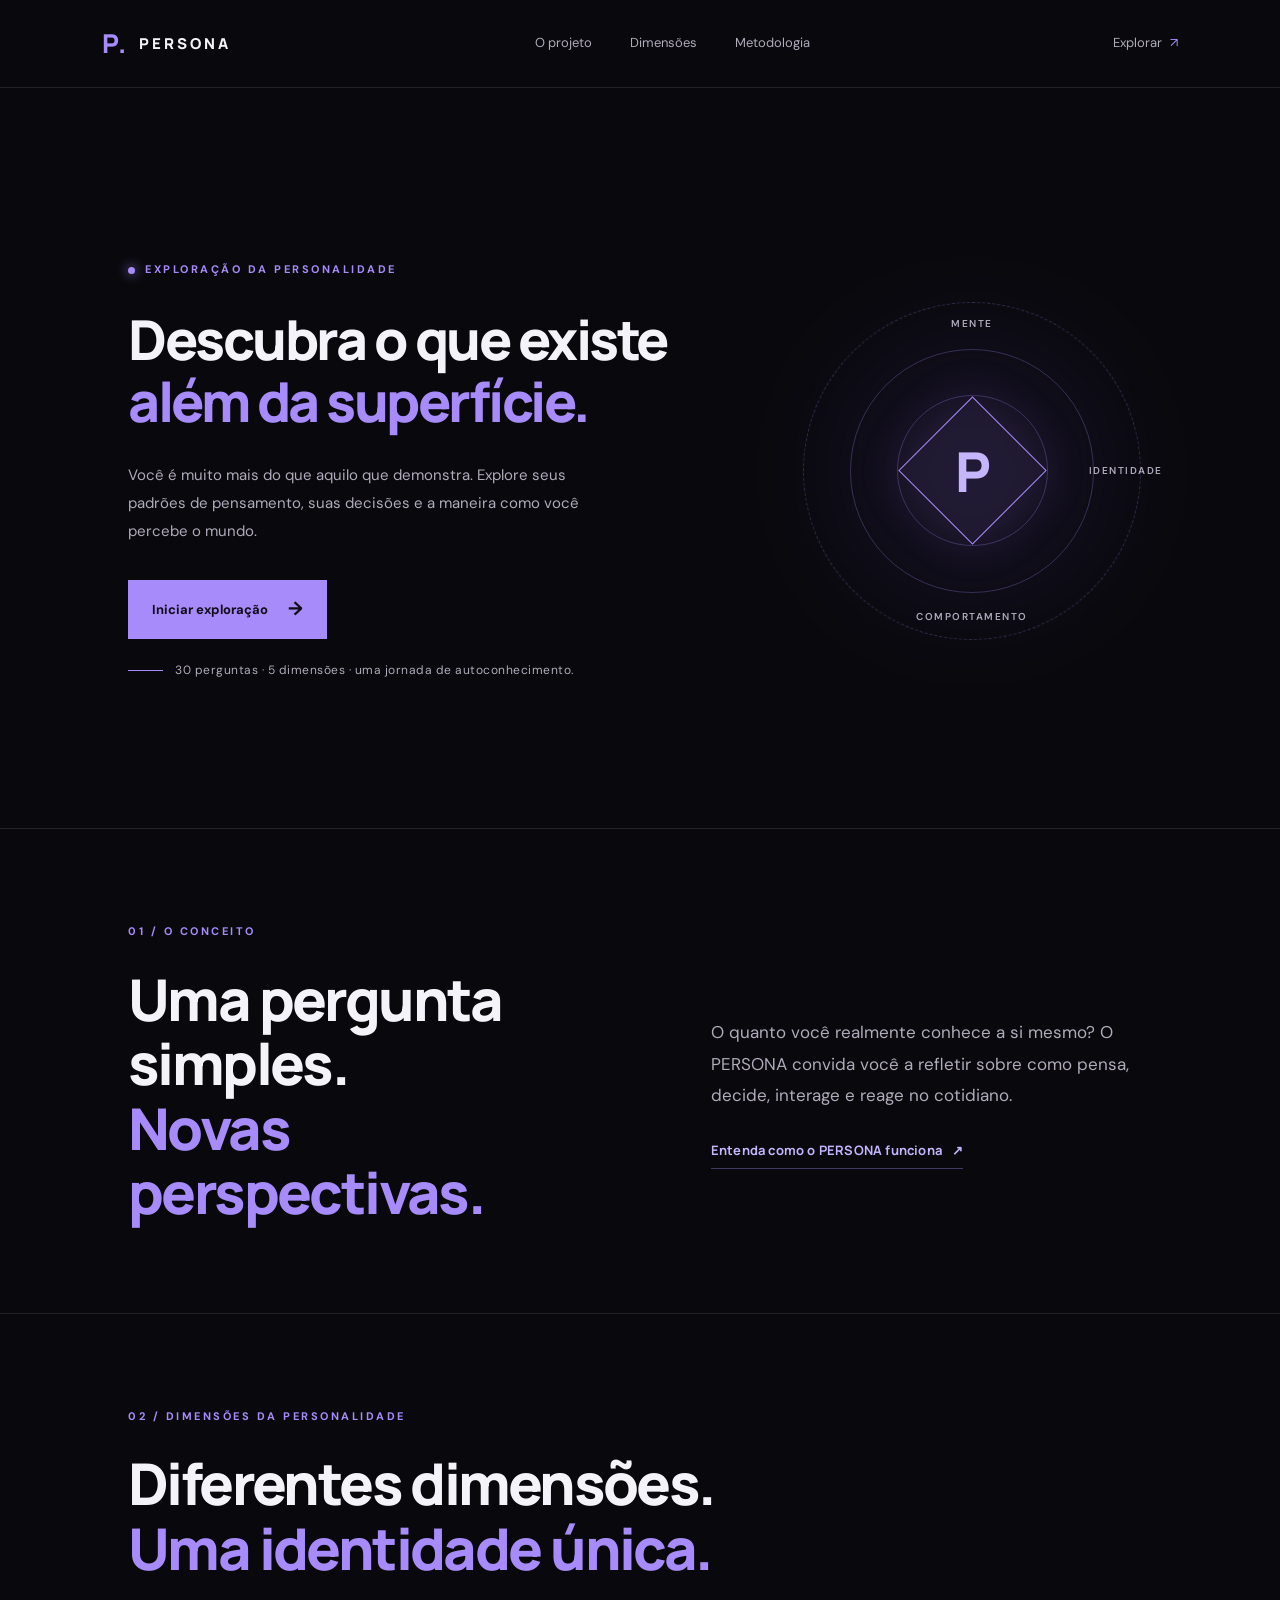
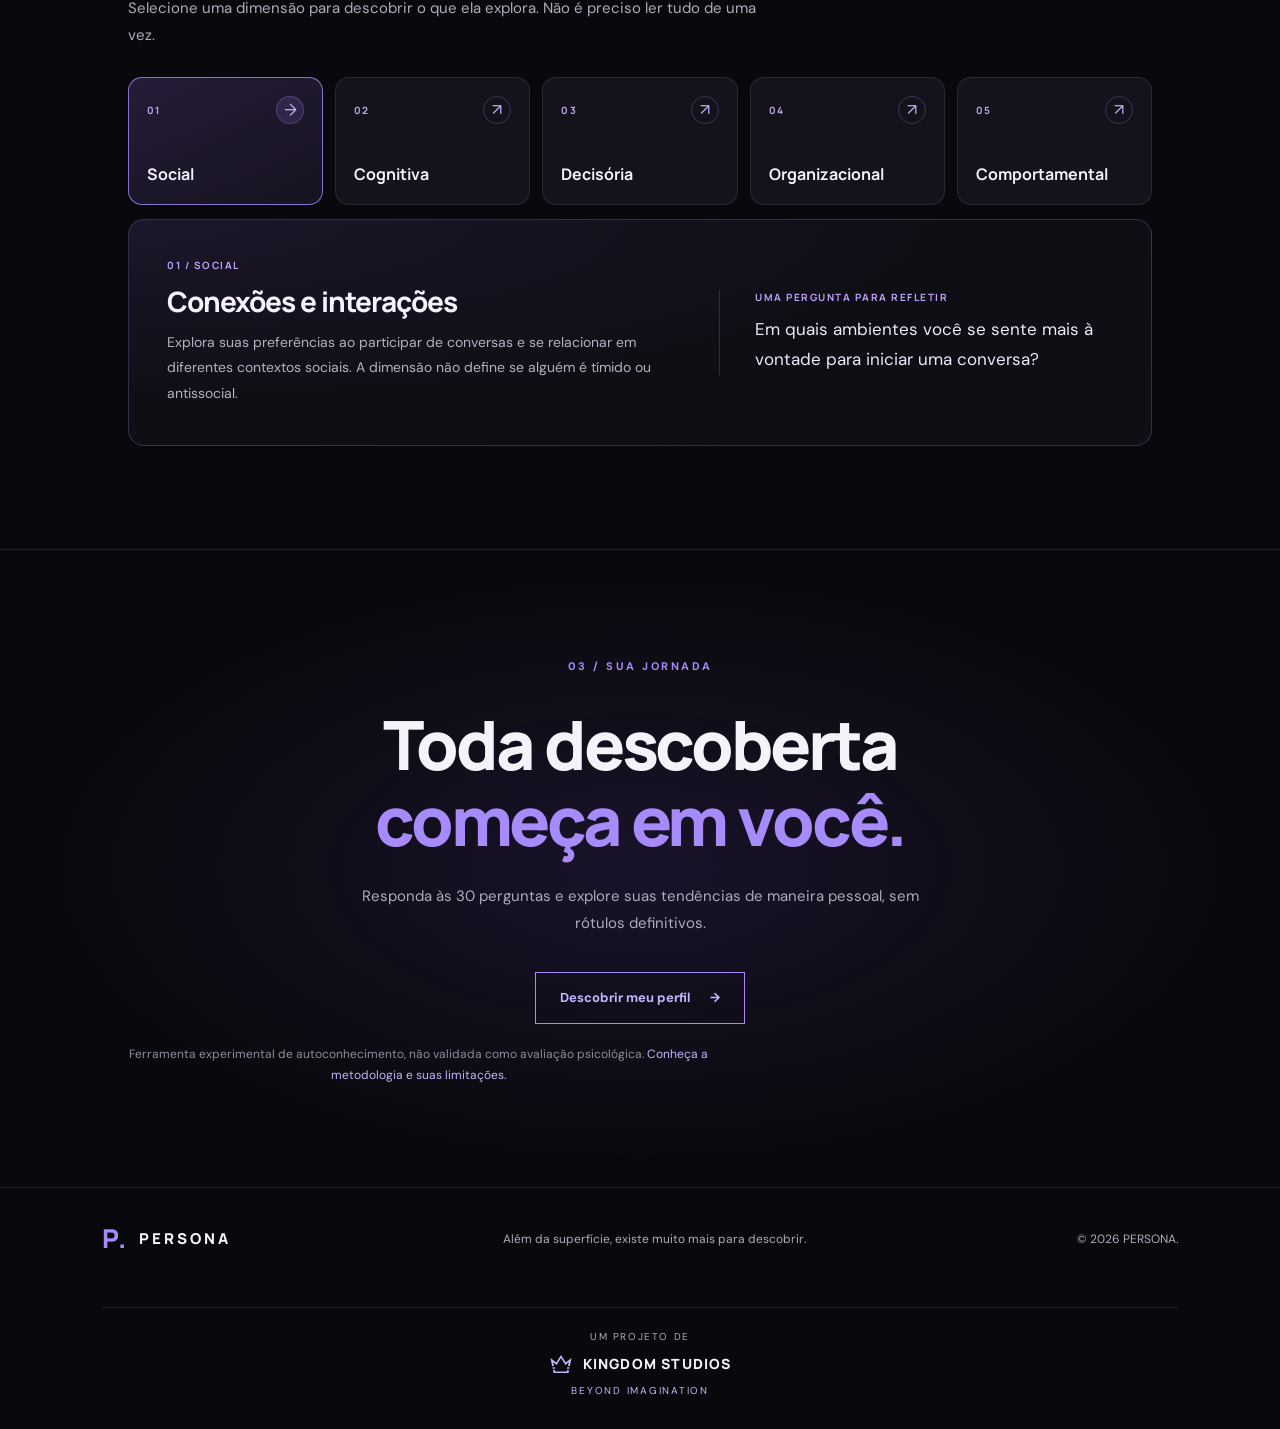
==== index.html @ 6b1ae789 "fix(a11y): clarify result meters and sharing previews" ====
<!DOCTYPE html>
<html lang="pt-BR">
<head>
    <meta charset="UTF-8">
    <link rel="icon" type="image/svg+xml" href="persona-icon.svg?v=1">
    <meta http-equiv="Content-Security-Policy" content="default-src 'self'; script-src 'self'; style-src 'self'; font-src 'self'; img-src 'self' data:; connect-src 'self'; object-src 'none'; frame-src 'none'; base-uri 'self'; form-action 'self'; upgrade-insecure-requests">
    <meta name="referrer" content="no-referrer">
    <meta name="viewport" content="width=device-width, initial-scale=1.0">
    <meta name="description" content="PERSONA — Explore seus padrões de pensamento, comportamento e decisão. Uma jornada de descoberta e autoconhecimento.">
    <title>PERSONA — Além da superfície</title>
    <!-- Prévia de compartilhamento -->
    <meta property="og:type" content="website">
    <meta property="og:locale" content="pt_BR">
    <meta property="og:site_name" content="PERSONA">
    <meta property="og:title" content="PERSONA — Além da superfície">
    <meta property="og:description" content="Explore seus padrões de pensamento, comportamento e decisão. Uma jornada de autoconhecimento.">
    <meta property="og:url" content="https://kinglxyz.github.io/Persona/">
    <meta property="og:image" content="https://kinglxyz.github.io/Persona/persona-share.png">
    <meta property="og:image:width" content="1200">
    <meta property="og:image:height" content="630">
    <meta property="og:image:alt" content="PERSONA — Além da superfície. Explore seus padrões de pensamento, comportamento e decisão.">
    <meta name="twitter:card" content="summary_large_image">
    <meta name="twitter:title" content="PERSONA — Além da superfície">
    <meta name="twitter:description" content="Explore seus padrões de pensamento, comportamento e decisão. Uma jornada de autoconhecimento.">
    <meta name="twitter:image" content="https://kinglxyz.github.io/Persona/persona-share.png">
    <!-- Fontes -->
    <link rel="stylesheet" href="fonts.css?v=2">

    <!-- Arquivos do projeto -->
    <link rel="stylesheet" href="style.css?v=3">
    <link rel="stylesheet" href="home.css?v=1">
    <link rel="stylesheet" href="persona-interface.css?v=1">
    <script src="script.js?v=3" defer></script>
    <!-- Ajustes exclusivos da nova página inicial: não alteram as demais páginas. -->
</head>
<body class="home-refresh">
    <a class="skip-link" href="#conteudo-principal">Pular para o conteúdo principal</a>
    <!-- CABEÇALHO -->
    <header class="header">
        <a href="index.html" class="logo" aria-label="PERSONA — Página inicial">
            <span class="logo-symbol">P.</span>
            PERSONA
        </a>

        <nav class="navigation" aria-label="Navegação principal">
            <a href="#conceito">O projeto</a>
            <a href="#dimensoes">Dimensões</a>
            <a href="metodologia.html">Metodologia</a>
        </nav>

        <a href="quiz.html" class="header-link">
            Explorar <span aria-hidden="true">↗</span>
        </a>
    </header>

    <!-- CONTEÚDO PRINCIPAL -->
    <main id="conteudo-principal" tabindex="-1">
        <!-- APRESENTAÇÃO -->
        <section class="hero" aria-labelledby="titulo-principal">
            <div class="hero-content">
                <span class="eyebrow">
                    <span class="status-dot" aria-hidden="true"></span>
                    EXPLORAÇÃO DA PERSONALIDADE
                </span>
                <h1 id="titulo-principal">
                    Descubra o que existe<br>
                    <span>além da superfície.</span>
                </h1>

                <p class="hero-description">
                    Você é muito mais do que aquilo que demonstra.
                    Explore seus padrões de pensamento, suas decisões
                    e a maneira como você percebe o mundo.
                </p>
                <a href="quiz.html" class="primary-button">
                    Iniciar exploração <span aria-hidden="true">→</span>
                </a>

                <div class="hero-note">
                    <span class="note-line" aria-hidden="true"></span>
                    30 perguntas · 5 dimensões · uma jornada de autoconhecimento.
                </div>
            </div>
            <!-- Ilustração geométrica do PERSONA -->
            <div class="hero-visual" aria-hidden="true">
                <div class="visual-glow"></div>
                <div class="orbit orbit-one"></div>
                <div class="orbit orbit-two"></div>
                <div class="orbit orbit-three"></div>
                <div class="visual-center">
                    <span class="center-symbol">P</span>
                </div>
                <span class="visual-label label-one">MENTE</span>
                <span class="visual-label label-two">IDENTIDADE</span>
                <span class="visual-label label-three">COMPORTAMENTO</span>
            </div>
            <div class="hero-index" aria-hidden="true">
                <span>01</span>
                <span class="index-line"></span>
                <span>03</span>
            </div>
        </section>
        <!-- SEÇÃO 01 — CONCEITO: apresentação breve -->
        <section class="concept section" id="conceito" aria-labelledby="titulo-conceito">
            <div class="section-heading">
                <span class="section-tag">01 / O CONCEITO</span>
                <h2 id="titulo-conceito">
                    Uma pergunta simples.<br>
                    <span>Novas perspectivas.</span>
                </h2>
            </div>
            <div class="concept-content">
                <p>
                    O quanto você realmente conhece a si mesmo?
                    O PERSONA convida você a refletir sobre como pensa,
                    decide, interage e reage no cotidiano.
                </p>
                <a href="metodologia.html" class="home-text-link">
                    Entenda como o PERSONA funciona <span aria-hidden="true">↗</span>
                </a>
            </div>
        </section>

        <!-- SEÇÃO 02 — DIMENSÕES: os cartões são botões de verdade -->
        <section class="dimensions section" id="dimensoes" aria-labelledby="titulo-dimensoes">
            <div class="section-heading">
                <span class="section-tag">02 / DIMENSÕES DA PERSONALIDADE</span>
                <h2 id="titulo-dimensoes">
                    Diferentes dimensões.<br>
                    <span>Uma identidade única.</span>
                </h2>
                <p class="dimension-intro">
                    Selecione uma dimensão para descobrir o que ela explora.
                    Não é preciso ler tudo de uma vez.
                </p>
            </div>

            <div class="dimension-grid" aria-label="Escolha uma dimensão para explorar">
                <button type="button" class="dimension-choice" data-dimension="social" aria-pressed="true" aria-controls="dimension-detail">
                    <span class="dimension-choice-top"><span class="dimension-choice-number">01</span><span class="dimension-choice-arrow" aria-hidden="true">↗</span></span>
                    <span class="dimension-choice-title">Social</span>
                </button>
                <button type="button" class="dimension-choice" data-dimension="cognitiva" aria-pressed="false" aria-controls="dimension-detail">
                    <span class="dimension-choice-top"><span class="dimension-choice-number">02</span><span class="dimension-choice-arrow" aria-hidden="true">↗</span></span>
                    <span class="dimension-choice-title">Cognitiva</span>
                </button>
                <button type="button" class="dimension-choice" data-dimension="decisoria" aria-pressed="false" aria-controls="dimension-detail">
                    <span class="dimension-choice-top"><span class="dimension-choice-number">03</span><span class="dimension-choice-arrow" aria-hidden="true">↗</span></span>
                    <span class="dimension-choice-title">Decisória</span>
                </button>
                <button type="button" class="dimension-choice" data-dimension="organizacional" aria-pressed="false" aria-controls="dimension-detail">
                    <span class="dimension-choice-top"><span class="dimension-choice-number">04</span><span class="dimension-choice-arrow" aria-hidden="true">↗</span></span>
                    <span class="dimension-choice-title">Organizacional</span>
                </button>
                <button type="button" class="dimension-choice" data-dimension="comportamental" aria-pressed="false" aria-controls="dimension-detail">
                    <span class="dimension-choice-top"><span class="dimension-choice-number">05</span><span class="dimension-choice-arrow" aria-hidden="true">↗</span></span>
                    <span class="dimension-choice-title">Comportamental</span>
                </button>
            </div>

            <div class="dimension-detail" id="dimension-detail" role="region" aria-labelledby="dimension-detail-title" aria-live="polite" aria-atomic="true">
                <div>
                    <span class="dimension-detail-eyebrow" id="dimension-detail-number">01 / SOCIAL</span>
                    <h3 class="dimension-detail-title" id="dimension-detail-title">Conexões e interações</h3>
                    <p class="dimension-detail-description" id="dimension-detail-description">
                        Explora suas preferências ao participar de conversas e se relacionar em diferentes contextos sociais.
                        A dimensão não define se alguém é tímido ou antissocial.
                    </p>
                </div>
                <div class="dimension-reflection">
                    <span class="dimension-detail-label">UMA PERGUNTA PARA REFLETIR</span>
                    <p class="dimension-detail-question" id="dimension-detail-question">
                        Em quais ambientes você se sente mais à vontade para iniciar uma conversa?
                    </p>
                </div>
            </div>
        </section>
        <!-- SEÇÃO 03 — JORNADA -->
        <section class="closing" aria-labelledby="titulo-jornada">
            <span class="section-tag">03 / SUA JORNADA</span>
            <h2 id="titulo-jornada">
                Toda descoberta<br>
                <span>começa em você.</span>
            </h2>
            <p>
                Responda às 30 perguntas e explore suas tendências
                de maneira pessoal, sem rótulos definitivos.
            </p>
            <a href="quiz.html" class="secondary-button">
                Descobrir meu perfil <span aria-hidden="true">→</span>
            </a>
            <p class="home-smallprint">
                Ferramenta experimental de autoconhecimento, não validada como avaliação psicológica.
                <a href="metodologia.html">Conheça a metodologia e suas limitações.</a>
            </p>
        </section>
    </main>

    <!-- RODAPÉ -->
    <footer class="footer">
        <a href="index.html" class="logo" aria-label="PERSONA — Voltar ao início">
            <span class="logo-symbol">P.</span>
            PERSONA
        </a>
        <p>Além da superfície, existe muito mais para descobrir.</p>
        <span>© <span id="current-year"></span> PERSONA.</span>
    </footer>
    <!-- Módulo já utilizado nas demais páginas: assinatura KINGDOM STUDIOS. -->
    <script src="persona-interface.js?v=5" defer></script>

    <!-- Alternância local dos cartões: não interfere em quiz, resultados nem histórico. -->
    <script src="home-dimensoes.js?v=1" defer></script>
</body>
</html>
---- fonts.css ----
/* Fontes locais do Persona — licenças em /fonts */
@font-face {
  font-family: "DM Sans";
  src: url("./fonts/DMSans%5Bopsz%2Cwght%5D.ttf?v=1") format("truetype");
  font-style: normal;
  font-weight: 400 700;
  font-display: swap;
}

@font-face {
  font-family: "Manrope";
  src: url("./fonts/Manrope%5Bwght%5D.ttf?v=1") format("truetype");
  font-style: normal;
  font-weight: 400 800;
  font-display: swap;
}
---- style.css ----
:root {
    --background: #09090d;
    --surface: #111117;
    --surface-hover: #191820;

    --purple: #a78bfa;
    --purple-light: #c4b5fd;

    --text: #f5f3fa;
    --muted: #b0aaba;

    --border: rgba(255, 255, 255, 0.10);
}

* {
    margin: 0;
    padding: 0;
    box-sizing: border-box;
}

html {
    scroll-behavior: smooth;
}

body {
    background: var(--background);
    color: var(--text);
    font-family: "DM Sans", sans-serif;
    line-height: 1.6;
    overflow-x: hidden;
}

a {
    color: inherit;
    text-decoration: none;
}

/* Indicador global de foco; regras específicas podem refiná-lo. */
:where(a[href], button, input, select, textarea, summary, [tabindex]):focus-visible {
    outline: 2px solid var(--purple-light);
    outline-offset: 5px;
}

::selection {
    background: var(--purple);
    color: #100c19;
}

/* =========================
   CABEÇALHO
========================= */

.header {
    width: 100%;
    min-height: 88px;
    padding: 0 8%;

    display: flex;
    align-items: center;
    justify-content: space-between;
    gap: 24px;

    border-bottom: 1px solid var(--border);
}

.logo {
    display: flex;
    align-items: center;
    gap: 10px;

    font-family: "Manrope", sans-serif;
    font-size: 15px;
    font-weight: 800;
    letter-spacing: 3px;
    white-space: nowrap;
}

.logo-symbol {
    color: var(--purple);
    font-size: 26px;
}

.navigation {
    display: flex;
    align-items: center;
    gap: 38px;
}

.navigation a,
.header-link {
    font-size: 13px;
    color: var(--muted);
    transition: color 0.25s ease;
}

.navigation a:hover,
.header-link:hover {
    color: var(--purple-light);
}

.header-link span {
    color: var(--purple);
    margin-left: 5px;
}

/* =========================
   SEÇÃO PRINCIPAL
========================= */

.hero {
    min-height: 690px;
    padding: 100px 10% 110px;

    display: grid;
    grid-template-columns:
        minmax(0, 1.45fr)
        minmax(0, 0.85fr);

    align-items: center;
    gap: clamp(30px, 4vw, 65px);

    position: relative;
    overflow: hidden;
}

.hero-content {
    min-width: 0;
    max-width: 720px;
    position: relative;
    z-index: 2;
}

.eyebrow,
.section-tag {
    font-size: 11px;
    letter-spacing: 2.5px;
    color: var(--purple);
    font-weight: 700;
}

.eyebrow {
    display: flex;
    align-items: center;
    gap: 10px;
    margin-bottom: 30px;
}

.status-dot {
    width: 7px;
    height: 7px;
    flex-shrink: 0;

    background: var(--purple);
    border-radius: 50%;
    box-shadow: 0 0 12px var(--purple);
}

h1,
h2 {
    font-family: "Manrope", sans-serif;
    font-weight: 800;
    letter-spacing: -0.045em;
    line-height: 1.12;
}

.hero h1 {
    font-size: clamp(44px, 4.3vw, 64px);
    text-wrap: balance;
}

h1 span,
h2 span {
    color: var(--purple);
}

.hero-description {
    color: var(--muted);
    max-width: 465px;

    margin: 30px 0 35px;

    font-size: 15px;
    line-height: 1.85;
}

/* =========================
   BOTÕES
========================= */

.primary-button,
.secondary-button {
    display: inline-flex;
    align-items: center;
    justify-content: center;
    gap: 20px;

    padding: 16px 24px;

    font-size: 13px;
    font-weight: 700;
    line-height: 1.4;

    transition:
        background 0.25s ease,
        color 0.25s ease,
        transform 0.25s ease,
        border-color 0.25s ease;
}

.primary-button {
    background: var(--purple);
    color: #100c19;
}

.primary-button:hover {
    background: var(--purple-light);
    transform: translateY(-3px);
}

.primary-button span {
    font-size: 19px;
}

.hero-note {
    margin-top: 48px;

    display: flex;
    align-items: center;
    gap: 12px;

    color: var(--muted);
    font-size: 12px;
    letter-spacing: 0.5px;
}

.note-line {
    width: 35px;
    height: 1px;
    flex-shrink: 0;
    background: var(--purple);
}

/* =========================
   IDENTIDADE GEOMÉTRICA
========================= */

.hero-visual {
    width: min(100%, 380px);
    aspect-ratio: 1;

    position: relative;
    display: grid;
    place-items: center;

    justify-self: center;
    isolation: isolate;
}

.visual-glow {
    position: absolute;

    width: 60%;
    height: 60%;

    background: rgba(139, 92, 246, 0.15);
    filter: blur(75px);
    border-radius: 50%;

    pointer-events: none;
}

.orbit {
    position: absolute;

    border: 1px solid rgba(167, 139, 250, 0.27);
    border-radius: 50%;

    pointer-events: none;
}

.orbit-one {
    width: 42%;
    height: 42%;
}

.orbit-two {
    width: 68%;
    height: 68%;
}

.orbit-three {
    width: 94%;
    height: 94%;

    border-style: dashed;
    animation: rotate 48s linear infinite;
}

.visual-center {
    width: 105px;
    height: 105px;

    border: 1px solid var(--purple);

    display: grid;
    place-items: center;

    transform: rotate(45deg);

    background: rgba(167, 139, 250, 0.08);
    box-shadow: 0 0 55px rgba(167, 139, 250, 0.16);
}

.center-symbol {
    font-family: "Manrope", sans-serif;
    font-size: 55px;
    font-weight: 800;

    color: var(--purple-light);
    transform: rotate(-45deg);
}

.visual-label {
    position: absolute;

    font-size: 10px;
    letter-spacing: 1.5px;
    font-weight: 600;

    color: var(--muted);
    white-space: nowrap;
}

.label-one {
    top: 7%;
    left: 50%;
    transform: translateX(-50%);
}

.label-two {
    right: -3%;
    top: 50%;
    transform: translateY(-50%);
}

.label-three {
    bottom: 7%;
    left: 50%;
    transform: translateX(-50%);
}

.hero-index {
    position: absolute;
    bottom: 35px;
    right: 8%;

    display: flex;
    align-items: center;
    gap: 12px;

    color: var(--muted);
    font-size: 10px;
}

.hero-index span:first-child {
    color: var(--purple);
}

.index-line {
    width: 45px;
    height: 1px;
    background: var(--border);
}

/* =========================
   SEÇÕES
========================= */

.section {
    padding: 110px 10%;
    border-top: 1px solid var(--border);
}

.section-heading h2 {
    max-width: 900px;
    margin-top: 24px;

    font-size: clamp(36px, 4.5vw, 58px);
    text-wrap: balance;
}

/* =========================
   CONCEITO
========================= */

.concept-content {
    max-width: 570px;
    margin: 45px 0 0 auto;
}

.concept-content p {
    color: var(--muted);
    margin-bottom: 20px;

    line-height: 1.95;
    font-size: 15px;
}

.concept-content strong {
    color: var(--text);
    font-weight: 700;
}

.concept-signature {
    display: inline-block;
    margin-top: 15px;

    color: var(--purple);
    font-size: 11px;
    letter-spacing: 1.5px;
}

/* =========================
   DIMENSÕES
========================= */

.dimension-grid {
    margin-top: 55px;

    display: grid;
    grid-template-columns: repeat(3, minmax(0, 1fr));
    gap: 16px;
}

.dimension-card {
    position: relative;
    min-height: 235px;

    padding: 30px;

    background: var(--surface);
    border: 1px solid var(--border);

    transition:
        background 0.3s ease,
        border-color 0.3s ease,
        transform 0.3s ease;
}

.dimension-card:hover {
    background: var(--surface-hover);
    border-color: rgba(167, 139, 250, 0.5);
    transform: translateY(-4px);
}

.card-number {
    color: var(--purple);
    font-size: 11px;
    letter-spacing: 2px;
    font-weight: 700;
}

.dimension-card h3 {
    margin-top: 32px;

    font-family: "Manrope", sans-serif;
    font-size: 20px;
    font-weight: 700;
}

.dimension-card p {
    margin-top: 13px;

    color: var(--muted);
    font-size: 14px;
    line-height: 1.75;
}

.card-arrow {
    position: absolute;
    right: 27px;
    top: 27px;

    color: var(--purple);
    font-size: 15px;
}

/* =========================
   ENCERRAMENTO
========================= */

.closing {
    padding: 120px 10%;

    text-align: center;

    background: radial-gradient(
        ellipse at center,
        rgba(139, 92, 246, 0.12),
        transparent 65%
    );

    border-top: 1px solid var(--border);
}

.closing h2 {
    margin-top: 28px;
    font-size: clamp(40px, 5.5vw, 68px);
    text-wrap: balance;
}

.closing p {
    max-width: 580px;
    margin: 25px auto 35px;

    color: var(--muted);
    font-size: 15px;
    line-height: 1.8;
}

.secondary-button {
    background: transparent;
    border: 1px solid var(--purple);
    color: var(--purple-light);
}

.secondary-button:hover {
    background: var(--purple);
    color: #100c19;
    transform: translateY(-3px);
}

/* =========================
   RODAPÉ
========================= */

.footer {
    min-height: 110px;
    padding: 30px 8%;

    border-top: 1px solid var(--border);

    display: flex;
    align-items: center;
    justify-content: space-between;
    gap: 25px;
}

.footer p,
.footer > span {
    font-size: 12px;
    color: var(--muted);
}

/* =========================
   ANIMAÇÕES
========================= */

@keyframes rotate {
    from {
        transform: rotate(0deg);
    }

    to {
        transform: rotate(360deg);
    }
}

/* =========================
   TABLETS
========================= */

@media (max-width: 900px) {

    .hero {
        min-height: auto;
        padding: 85px 8% 105px;

        grid-template-columns: 1fr;
        gap: 45px;
    }

    .hero-content {
        max-width: 760px;
    }

    .hero h1 {
        font-size: clamp(45px, 6.4vw, 64px);
    }

    .hero-visual {
        width: min(100%, 330px);
        margin: 0 auto;
    }

    .hero-index {
        right: 8%;
        bottom: 25px;
    }

    .section {
        padding: 90px 8%;
    }

    .dimension-grid {
        grid-template-columns: repeat(2, minmax(0, 1fr));
    }

    .closing {
        padding: 100px 8%;
    }
}

/* =========================
   CELULARES
========================= */

@media (max-width: 600px) {

    .header {
        min-height: 72px;
        padding: 0 6%;
    }

    .logo {
        font-size: 13px;
        letter-spacing: 2px;
    }

    .logo-symbol {
        font-size: 23px;
    }

    .navigation {
        display: none;
    }

    .header-link {
        font-size: 12px;
    }

    .hero {
        padding: 75px 7% 90px;
        gap: 42px;
    }

    .eyebrow,
    .section-tag {
        font-size: 10px;
        letter-spacing: 1.7px;
    }

    .eyebrow {
        margin-bottom: 25px;
    }

    .hero h1 {
        font-size: clamp(36px, 10vw, 50px);
        letter-spacing: -0.05em;
        line-height: 1.14;
    }

    .hero h1 br {
        display: none;
    }

    .hero-description {
        margin: 25px 0 30px;
        font-size: 14px;
        line-height: 1.85;
    }

    .primary-button,
    .secondary-button {
        padding: 15px 21px;
        font-size: 12px;
    }

    .hero-note {
        margin-top: 38px;
        font-size: 11px;
    }

    .hero-visual {
        width: min(100%, 300px);
    }

    .visual-center {
        width: 85px;
        height: 85px;
    }

    .center-symbol {
        font-size: 45px;
    }

    .visual-label {
        font-size: 9px;
        letter-spacing: 1px;
    }

    .label-two {
        right: 0;
    }

    .hero-index {
        right: 7%;
        bottom: 22px;
    }

    .section {
        padding: 85px 7%;
    }

    .section-heading h2 {
        margin-top: 20px;
        font-size: clamp(32px, 8vw, 42px);
        letter-spacing: -0.04em;
    }

    .concept-content {
        margin-top: 35px;
    }

    .concept-content p {
        font-size: 14px;
        line-height: 1.85;
    }

    .concept-signature {
        font-size: 10px;
        letter-spacing: 1px;
    }

    .dimension-grid {
        grid-template-columns: 1fr;
        gap: 14px;
        margin-top: 40px;
    }

    .dimension-card {
        min-height: 190px;
        padding: 26px;
    }

    .dimension-card h3 {
        margin-top: 25px;
        font-size: 19px;
    }

    .dimension-card p {
        font-size: 14px;
    }

    .closing {
        padding: 90px 7%;
    }

    .closing h2 {
        font-size: clamp(36px, 9vw, 48px);
    }

    .closing p {
        font-size: 14px;
    }

    .footer {
        flex-direction: column;
        text-align: center;
        gap: 18px;
        padding: 35px 7%;
    }
}

/* =========================
   TELAS MUITO PEQUENAS
========================= */

@media (max-width: 360px) {

    .hero h1 {
        font-size: 34px;
    }

    .hero-visual {
        width: min(100%, 270px);
    }

    .dimension-card {
        padding: 23px;
    }
}

/* =========================
   ACESSIBILIDADE
========================= */

@media (prefers-reduced-motion: reduce) {

    *,
    *::before,
    *::after {
        scroll-behavior: auto !important;
        animation-duration: 0.01ms !important;
        animation-iteration-count: 1 !important;
        transition-duration: 0.01ms !important;
    }
}


/* =========================================
   PERSONA — NAVEGAÇÃO RESPONSIVA
   Celulares e tablets pequenos
========================================= */

@media (max-width: 760px) {

    .header {
        display: grid;
        grid-template-columns: minmax(0, 1fr) auto;
        align-items: center;

        width: 100%;
        height: auto;
        min-height: 0;

        padding: 14px 6% 12px;
        gap: 12px;

        border-bottom: 1px solid var(--border);
    }

    /* Logo na primeira linha */

    .header > .logo {
        grid-column: 1;
        grid-row: 1;
        min-width: 0;
    }

    /* Botão Explorar na primeira linha */

    .header > .header-link {
        grid-column: 2;
        grid-row: 1;
        justify-self: end;
        white-space: nowrap;
    }

    /* Navegação abaixo do logo */

    .header > .navigation {
        grid-column: 1 / -1;
        grid-row: 2;

        display: flex;
        flex-wrap: wrap;
        align-items: center;

        width: 100%;
        gap: 8px 22px;

        padding-top: 12px;
        border-top: 1px solid var(--border);
    }

    /* Links do menu */

    .header > .navigation a {
        display: inline-block;
        padding: 3px 0;

        font-size: 12px;
        line-height: 1.5;
        white-space: nowrap;
    }

}

/* Acessibilidade: salto para o conteúdo principal. */
.skip-link {
    position: fixed;
    top: 1rem;
    left: 1rem;
    z-index: 10000;
    padding: 0.75rem 1rem;
    background: #ffffff;
    color: #171020;
    border-radius: 0.5rem;
    font-weight: 700;
    transform: translateY(calc(-100% - 2rem));
}
.skip-link:focus {
    transform: none;
    outline: 3px solid #a78bfa;
    outline-offset: 3px;
}
---- home.css ----
/* Estilos exclusivos da página inicial do PERSONA. */
.home-refresh { --home-accent: #a78bfa; --home-bright: #c4b5fd; }
        .home-refresh .hero {
            height: auto;
            min-height: min(740px, 92vh);
            padding-top: clamp(78px, 10vw, 132px);
            padding-bottom: clamp(64px, 8vw, 112px);
        }
        .home-refresh .hero-index { display: none; }
        .home-refresh .hero-note { margin-top: 22px; }
        .home-refresh .hero-note .note-line { flex: none; }
        .home-refresh .section-heading { margin-bottom: 0; }
        .home-refresh .section-heading h2 { margin-bottom: 0; }
        .home-refresh .concept.section {
            display: grid;
            grid-template-columns: minmax(0, 1fr) minmax(290px, .85fr);
            align-items: center;
            gap: clamp(22px, 5vw, 84px);
            padding-top: clamp(55px, 7vw, 88px);
            padding-bottom: clamp(55px, 7vw, 88px);
        }
        .home-refresh .concept-content { max-width: 530px; }
        .home-refresh .concept-content p {
            font-size: clamp(15px, 1.4vw, 17px);
            line-height: 1.85;
            margin: 0 0 20px;
        }
        .home-refresh .concept-content p + p { margin-top: 0; }
        .home-refresh .home-text-link {
            display: inline-flex;
            align-items: center;
            gap: 10px;
            color: var(--purple-light, #c4b5fd);
            text-decoration: none;
            font-family: 'Manrope', sans-serif;
            font-size: 13px;
            font-weight: 700;
            letter-spacing: .015em;
            padding: 8px 0;
            border-bottom: 1px solid rgba(167, 139, 250, .36);
            transition: color .2s ease, border-color .2s ease;
        }
        .home-refresh .home-text-link:hover { color: #eee7ff; border-color: #c4b5fd; }
        .home-refresh .home-text-link:focus-visible,
        .home-refresh .dimension-choice:focus-visible {
            outline: 2px solid #d4c6ff;
            outline-offset: 4px;
        }
        .home-refresh .dimensions.section {
            padding-top: clamp(58px, 7vw, 88px);
            padding-bottom: clamp(72px, 8vw, 104px);
        }
        .home-refresh .dimensions .section-heading { margin-bottom: 28px; }
        .home-refresh .dimension-intro {
            max-width: 630px;
            color: var(--muted, #a9a3b4);
            font-size: 15px;
            line-height: 1.8;
            margin: 15px 0 0;
        }
        .home-refresh .dimension-grid {
            display: grid;
            grid-template-columns: repeat(5, minmax(0, 1fr));
            gap: 12px;
            width: 100%;
            margin: 0 0 14px;
        }
        .home-refresh .dimension-choice {
            -webkit-appearance: none;
            appearance: none;
            box-sizing: border-box;
            display: flex;
            flex-direction: column;
            align-items: stretch;
            justify-content: space-between;
            gap: 14px;
            width: 100%;
            min-width: 0;
            min-height: 128px;
            padding: 18px;
            border-radius: 14px;
            border: 1px solid rgba(255, 255, 255, .095);
            background: #14121b;
            box-shadow: none;
            cursor: pointer;
            color: #f1edf9;
            font: inherit;
            text-align: left;
            text-decoration: none;
            transition: border-color .2s ease, background .2s ease, transform .2s ease;
        }
        .home-refresh .dimension-choice:hover {
            transform: translateY(-3px);
            border-color: rgba(167, 139, 250, .45);
            background: #1b1728;
        }
        .home-refresh .dimension-choice[aria-pressed="true"] {
            border-color: rgba(167, 139, 250, .78);
            background: linear-gradient(155deg, #251c38 0%, #171320 100%);
        }
        .home-refresh .dimension-choice-top {
            display: flex;
            justify-content: space-between;
            align-items: center;
            gap: 10px;
            width: 100%;
        }
        .home-refresh .dimension-choice-number {
            font: 700 10px/1.4 'Manrope', sans-serif;
            letter-spacing: .13em;
            color: #bfa9ed;
        }
        .home-refresh .dimension-choice-arrow {
            display: grid;
            place-items: center;
            width: 28px;
            height: 28px;
            border: 1px solid rgba(167, 139, 250, .28);
            border-radius: 50%;
            color: #c4b5fd;
            font-size: 16px;
            line-height: 1;
            transition: transform .2s ease, background .2s ease;
        }
        .home-refresh .dimension-choice[aria-pressed="true"] .dimension-choice-arrow {
            transform: rotate(45deg);
            background: rgba(167, 139, 250, .13);
        }
        .home-refresh .dimension-choice-title {
            display: block;
            overflow-wrap: anywhere;
            font: 700 clamp(13px, 1.25vw, 16px)/1.45 'Manrope', sans-serif;
            color: #f4f0fc;
        }
        .home-refresh .dimension-detail {
            box-sizing: border-box;
            width: 100%;
            min-height: 204px;
            padding: clamp(23px, 3.2vw, 38px);
            display: grid;
            grid-template-columns: minmax(0, 1.12fr) minmax(220px, .88fr);
            gap: clamp(20px, 4vw, 52px);
            align-items: center;
            border: 1px solid rgba(167, 139, 250, .24);
            border-radius: 16px;
            background: radial-gradient(ellipse at 0% 0%, rgba(133, 92, 214, .11), transparent 57%), #0f0e15;
        }
        .home-refresh .dimension-detail-eyebrow,
        .home-refresh .dimension-detail-label {
            display: block;
            font: 700 10px/1.5 'Manrope', sans-serif;
            text-transform: uppercase;
            letter-spacing: .15em;
            color: #bda4fa;
        }
        .home-refresh .dimension-detail-title {
            margin: 10px 0 10px;
            color: #f5f1ff;
            font: 750 clamp(20px, 2.2vw, 28px)/1.3 'Manrope', sans-serif;
            letter-spacing: -.035em;
        }
        .home-refresh .dimension-detail-description {
            margin: 0;
            color: #b6b0c3;
            font-size: 14px;
            line-height: 1.85;
        }
        .home-refresh .dimension-reflection {
            padding-left: clamp(18px, 3vw, 35px);
            border-left: 1px solid rgba(167, 139, 250, .23);
        }
        .home-refresh .dimension-detail-question {
            margin: 10px 0 0;
            color: #eee8fa;
            font-size: clamp(14px, 1.5vw, 17px);
            line-height: 1.75;
        }
        .home-refresh .dimension-detail.is-changing { animation: home-panel-enter .25s ease both; }
        @keyframes home-panel-enter {
            from { opacity: .66; transform: translateY(5px); }
            to { opacity: 1; transform: translateY(0); }
        }
        .home-refresh .closing {
            min-height: 0;
            padding-top: clamp(64px, 8vw, 104px);
            padding-bottom: clamp(68px, 8vw, 110px);
        }
        .home-refresh .home-smallprint {
            margin: 20px 0 0;
            color: #918b9d;
            font-size: 12px;
            line-height: 1.7;
        }
        .home-refresh .home-smallprint a { color: #c4b5fd; text-underline-offset: 3px; }
        @media (max-width: 950px) {
            .home-refresh .hero { min-height: 0; }
            .home-refresh .concept.section { grid-template-columns: minmax(0, 1fr); gap: 22px; }
            .home-refresh .dimension-grid { grid-template-columns: repeat(3, minmax(0, 1fr)); }
            .home-refresh .dimension-choice { min-height: 112px; }
        }
        @media (max-width: 600px) {
            .home-refresh .hero { padding-top: 68px; padding-bottom: 58px; min-height: 0; }
            .home-refresh .hero-visual { display: none; }
            .home-refresh .hero-note { margin-top: 18px; }
            .home-refresh .concept.section { padding-top: 46px; padding-bottom: 46px; }
            .home-refresh .dimensions.section { padding-top: 48px; padding-bottom: 62px; }
            .home-refresh .dimension-grid { grid-template-columns: repeat(2, minmax(0, 1fr)); gap: 10px; }
            .home-refresh .dimension-choice { min-height: 102px; padding: 14px; border-radius: 12px; }
            .home-refresh .dimension-choice:last-child { grid-column: span 2; min-height: 88px; }
            .home-refresh .dimension-choice-title { font-size: 14px; }
            .home-refresh .dimension-detail { grid-template-columns: 1fr; gap: 20px; padding: 22px 19px; min-height: 0; }
            .home-refresh .dimension-reflection { padding: 19px 0 0; border-left: 0; border-top: 1px solid rgba(167, 139, 250, .23); }
            .home-refresh .dimension-detail-description { font-size: 13px; }
            .home-refresh .closing { padding-top: 64px; padding-bottom: 74px; }
        }
        @media (prefers-reduced-motion: reduce) {
            .home-refresh .dimension-choice,
            .home-refresh .dimension-choice-arrow,
            .home-refresh .home-text-link { transition: none; }
            .home-refresh .dimension-choice:hover { transform: none; }
            .home-refresh .dimension-detail.is-changing { animation: none; }
        }
---- persona-interface.css ----
/* Acordeão — Perfil no cotidiano */
      #perfil-cotidiano .persona-accordion {
        display: grid;
        grid-template-columns: minmax(0, 1fr);
        gap: 12px;
        width: 100%;
        max-width: 920px;
        margin-top: 36px;
      }
      #perfil-cotidiano .persona-accordion-item {
        min-width: 0;
        overflow: hidden;
        border: 1px solid var(--border, rgba(255, 255, 255, .11));
        border-radius: 12px;
        background: var(--surface, #111117);
      }
      #perfil-cotidiano .persona-accordion-item[open] {
        border-color: rgba(167, 139, 250, .4);
      }
      #perfil-cotidiano .persona-accordion-trigger {
        display: flex;
        align-items: center;
        justify-content: space-between;
        gap: 20px;
        cursor: pointer;
        list-style: none;
        min-height: 78px;
        padding: 19px 25px;
        color: var(--text, #f5f3fa);
      }
      #perfil-cotidiano .persona-accordion-trigger::-webkit-details-marker { display: none; }
      #perfil-cotidiano .persona-accordion-trigger::marker { content: ""; }
      #perfil-cotidiano .persona-accordion-trigger:hover { background: rgba(167, 139, 250, .045); }
      #perfil-cotidiano .persona-accordion-trigger:focus-visible {
        outline: 2px solid var(--purple-light, #c4b5fd);
        outline-offset: -4px;
        border-radius: 10px;
      }
      #perfil-cotidiano .persona-accordion-label { display: grid; gap: 7px; min-width: 0; }
      #perfil-cotidiano .persona-accordion-label .result-number {
        display: block;
        font-size: 10px;
        letter-spacing: 1.6px;
        color: var(--purple, #a78bfa);
      }
      #perfil-cotidiano .persona-accordion-label strong {
        font: 700 clamp(16px, 2vw, 20px)/1.4 "Manrope", sans-serif;
        color: var(--text, #f5f3fa);
      }
      #perfil-cotidiano .persona-accordion-icon {
        flex: none;
        display: grid;
        place-items: center;
        height: 31px;
        width: 31px;
        border: 1px solid rgba(167, 139, 250, .32);
        border-radius: 50%;
        color: var(--purple-light, #c4b5fd);
        font-size: 21px;
        line-height: 1;
      }
      #perfil-cotidiano .persona-accordion-icon::before { content: "+"; }
      #perfil-cotidiano .persona-accordion-item[open] .persona-accordion-icon::before { content: "−"; }
      #perfil-cotidiano .persona-accordion-content {
        padding: 0 25px 25px;
      }
      #perfil-cotidiano .persona-accordion-content .cotidiano-text {
        margin: 0;
        color: var(--muted, #9995a5);
        font-size: 14px;
        line-height: 1.85;
      }
      #perfil-cotidiano .persona-accordion-content .cotidiano-question {
        margin: 19px 0 0;
        padding-top: 18px;
        border-top: 1px solid var(--border, rgba(255, 255, 255, .11));
        font-size: 13px;
        line-height: 1.8;
      }
      /* Assinatura de criação, sem alegação de registro de marca. */
      footer.footer { flex-wrap: wrap; }
      footer.footer .kingdom-signature {
        box-sizing: border-box;
        display: flex;
        flex: 0 0 100%;
        grid-column: 1 / -1;
        width: 100%;
        max-width: 100%;
        margin-top: 22px;
        padding: 21px 0 0;
        border-top: 1px solid var(--border, rgba(255, 255, 255, .1));
        flex-direction: column;
        align-items: center;
        justify-content: center;
        gap: 7px;
        text-align: center;
      }
      footer.footer .kingdom-signature-label {
        color: var(--muted, #9995a5);
        font-size: 10px;
        letter-spacing: 1.6px;
        text-transform: uppercase;
      }
      footer.footer .kingdom-signature-name {
        display: flex;
        align-items: center;
        justify-content: center;
        gap: 10px;
        color: var(--text, #f5f3fa);
        font: 800 14px/1.4 "Manrope", sans-serif;
        letter-spacing: 1.2px;
      }
      footer.footer .kingdom-signature-name svg {
        width: 24px;
        height: 24px;
        stroke: var(--purple-light, #c4b5fd);
      }
      footer.footer .kingdom-signature-slogan {
        color: var(--purple-light, #c4b5fd);
        font-size: 10px;
        letter-spacing: 1.75px;
        text-transform: uppercase;
      }
      @media (max-width: 600px) {
        #perfil-cotidiano .persona-accordion { gap: 10px; margin-top: 27px; }
        #perfil-cotidiano .persona-accordion-trigger { min-height: 72px; padding: 16px 17px; }
        #perfil-cotidiano .persona-accordion-content { padding: 0 17px 19px; }
        #perfil-cotidiano .persona-accordion-content .cotidiano-text { font-size: 13px; }
        footer.footer .kingdom-signature { margin-top: 18px; padding-top: 19px; }
      }
      @media (prefers-reduced-motion: reduce) {
        #perfil-cotidiano .persona-accordion-trigger { scroll-behavior: auto; }
      }
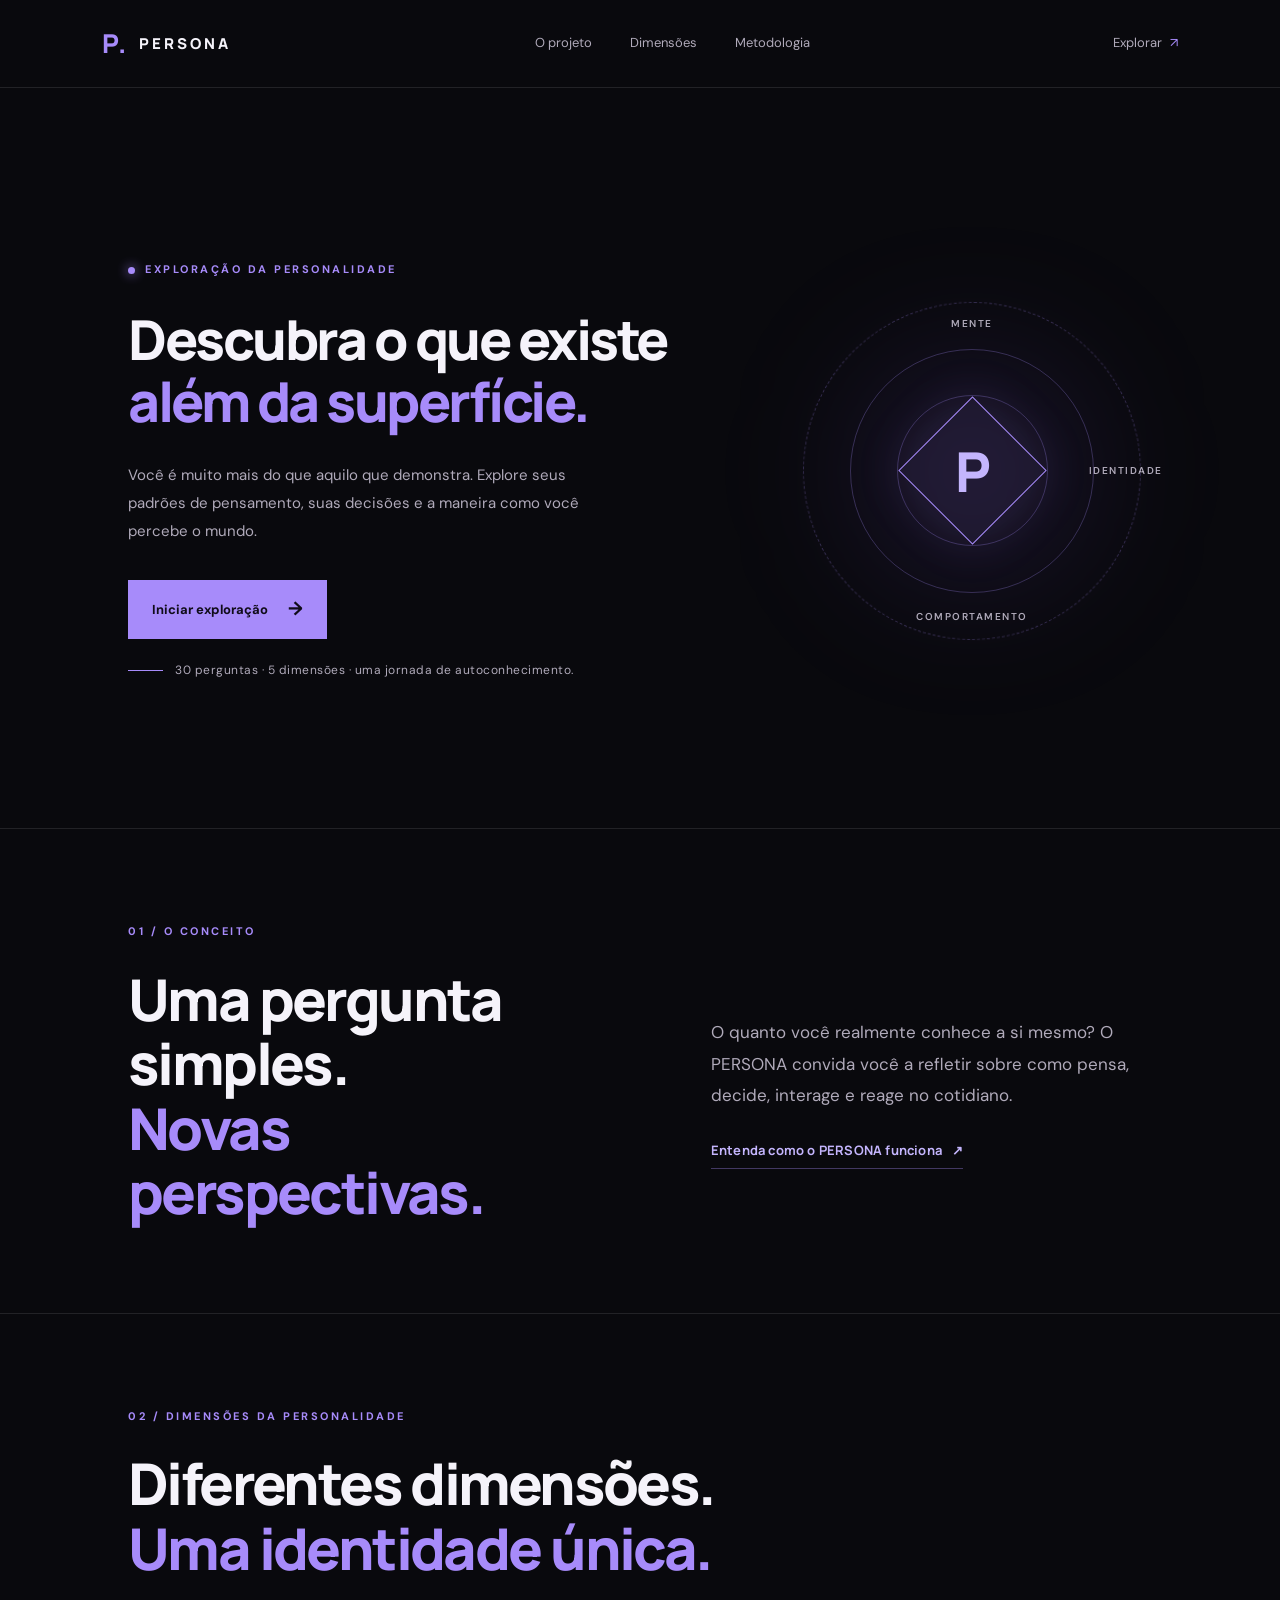
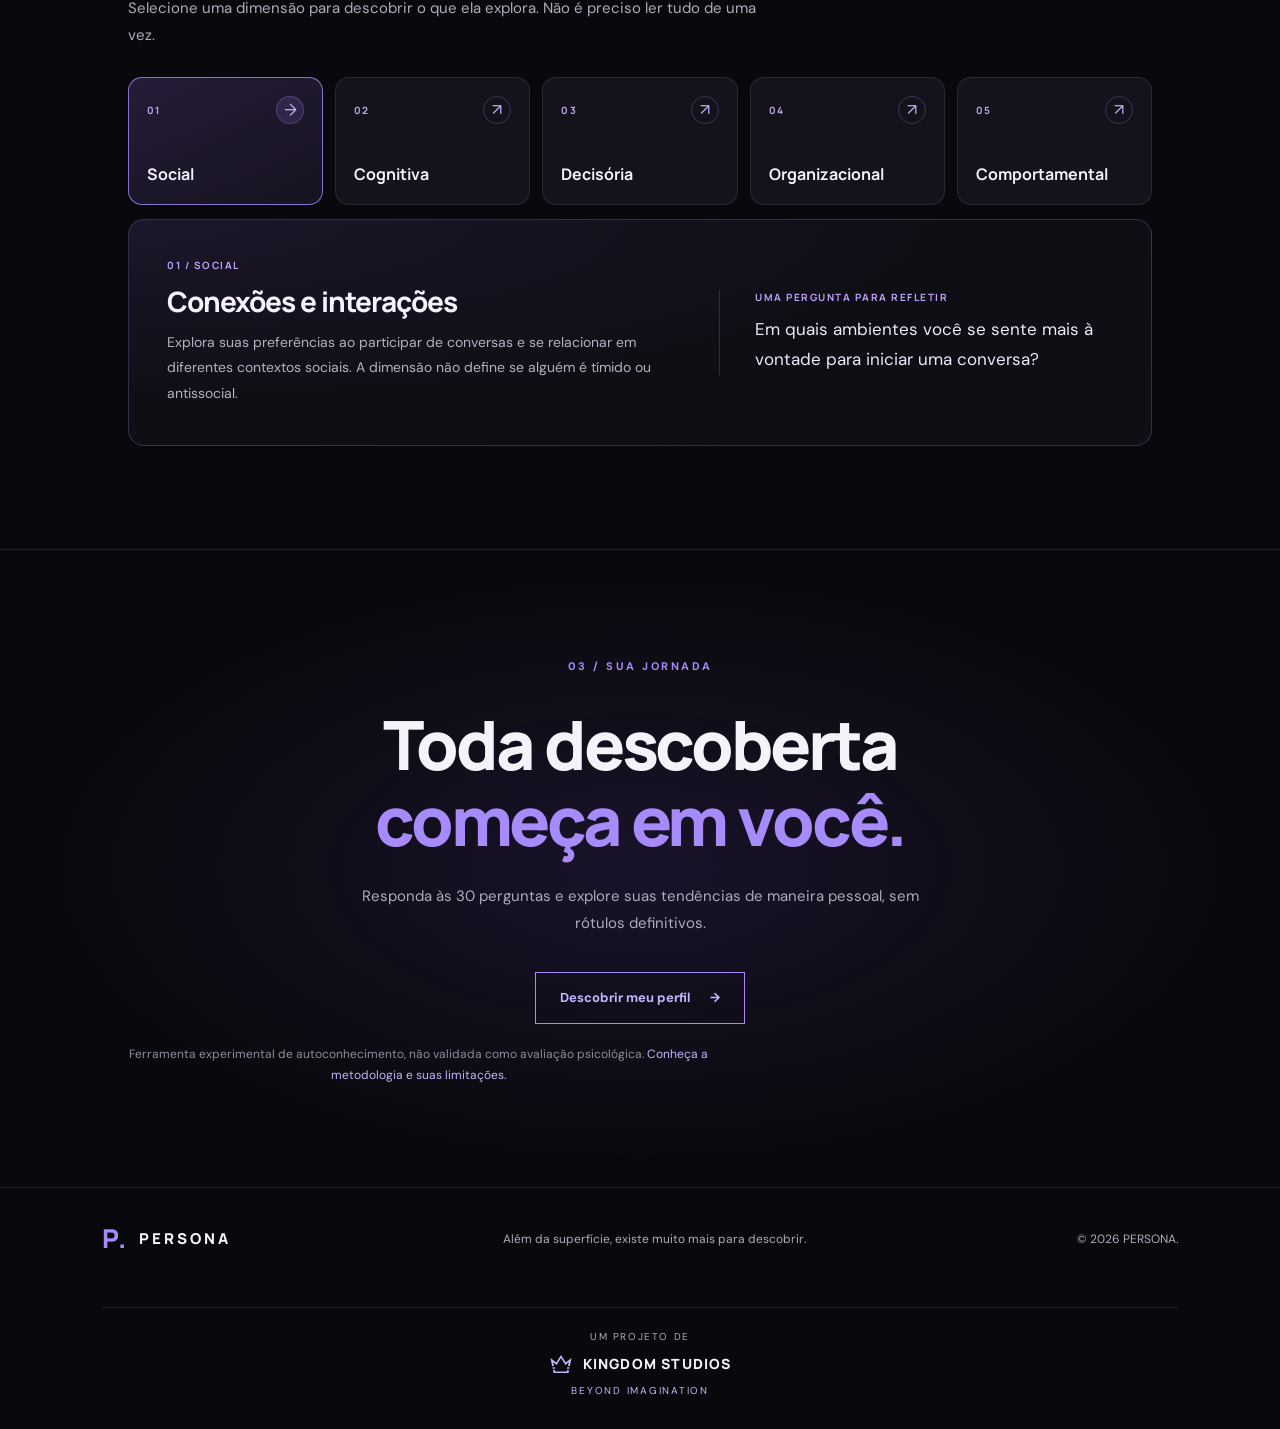
==== commit f58b1218: "fix(a11y): improve home and methodology semantics" ====
--- a/index.html
+++ b/index.html
@@ -135,7 +135,7 @@
                 </p>
             </div>
 
-            <div class="dimension-grid" aria-label="Escolha uma dimensão para explorar">
+            <div class="dimension-grid" role="group" aria-label="Escolha uma dimensão para explorar">
                 <button type="button" class="dimension-choice" data-dimension="social" aria-pressed="true" aria-controls="dimension-detail">
                     <span class="dimension-choice-top"><span class="dimension-choice-number">01</span><span class="dimension-choice-arrow" aria-hidden="true">↗</span></span>
                     <span class="dimension-choice-title">Social</span>
@@ -206,7 +206,7 @@
         <span>© <span id="current-year"></span> PERSONA.</span>
     </footer>
     <!-- Módulo já utilizado nas demais páginas: assinatura KINGDOM STUDIOS. -->
-    <script src="persona-interface.js?v=5" defer></script>
+    <script src="persona-interface.js?v=6" defer></script>
 
     <!-- Alternância local dos cartões: não interfere em quiz, resultados nem histórico. -->
     <script src="home-dimensoes.js?v=1" defer></script>
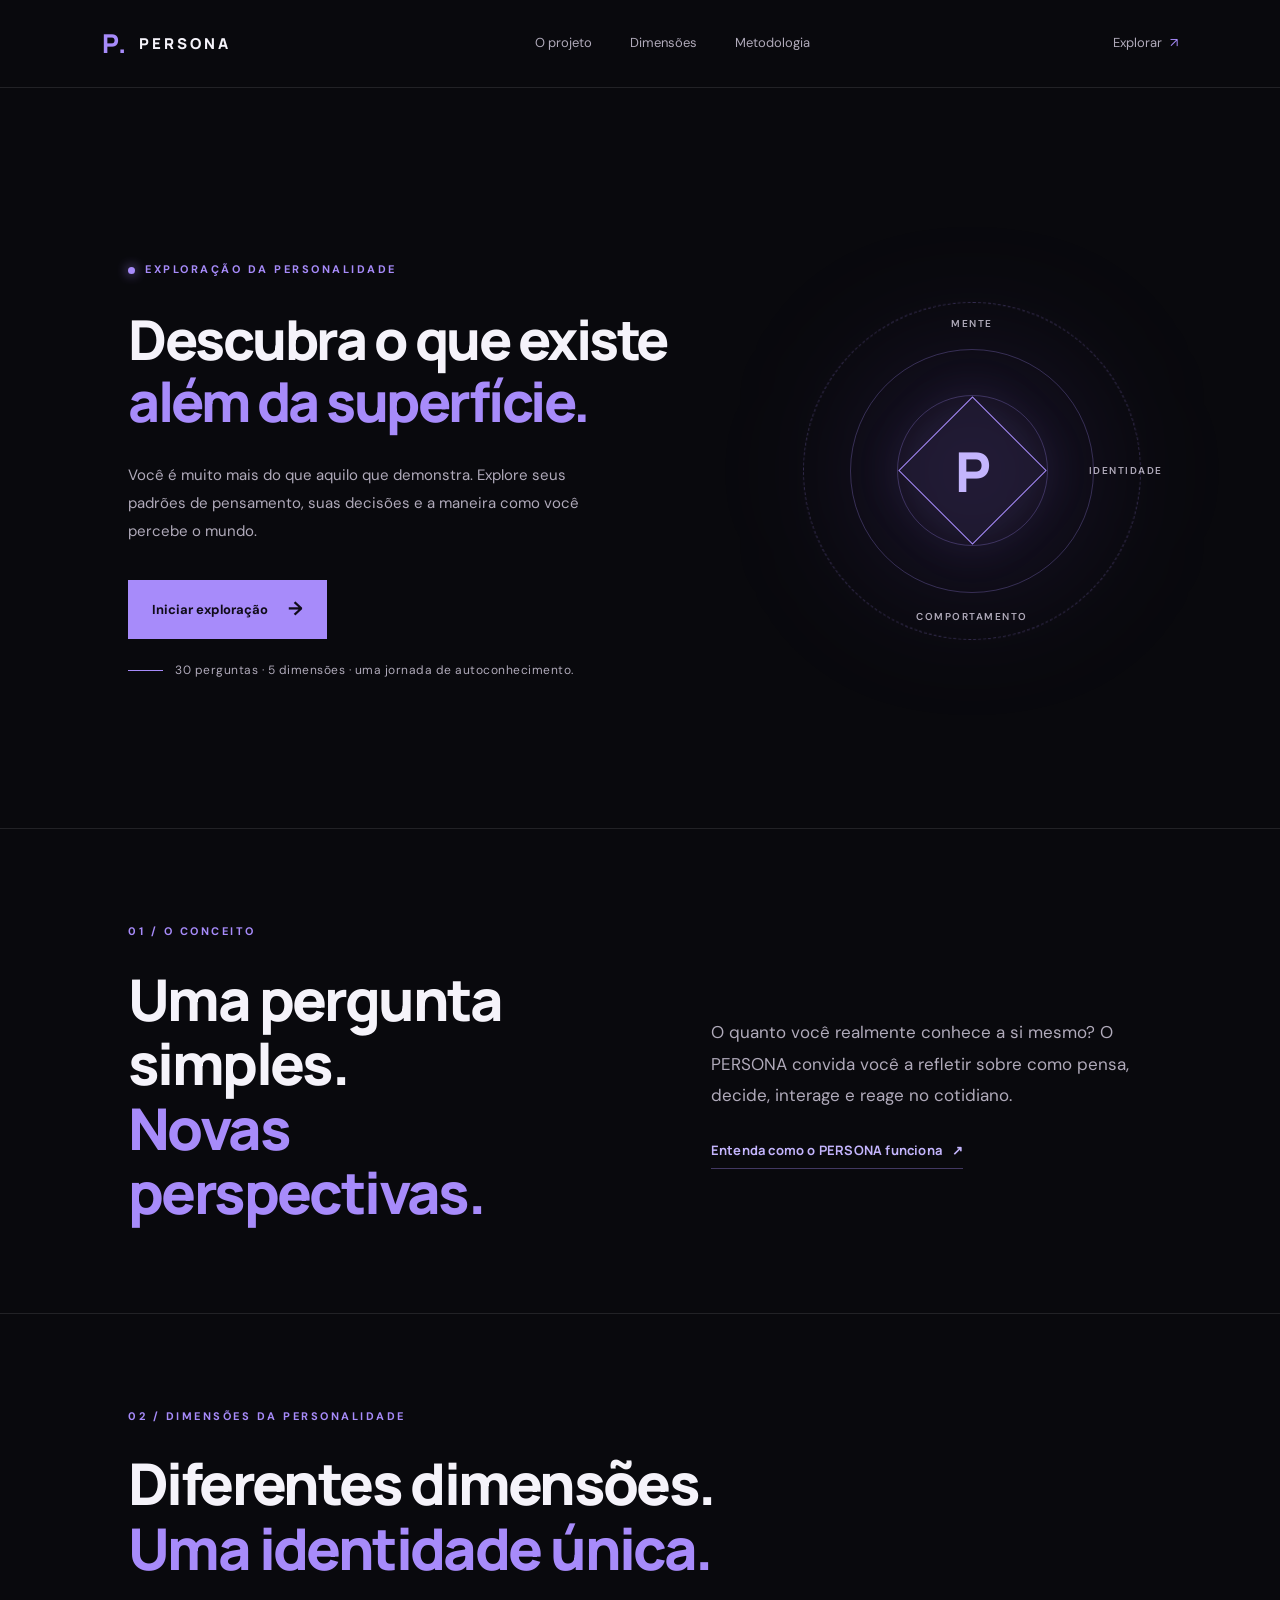
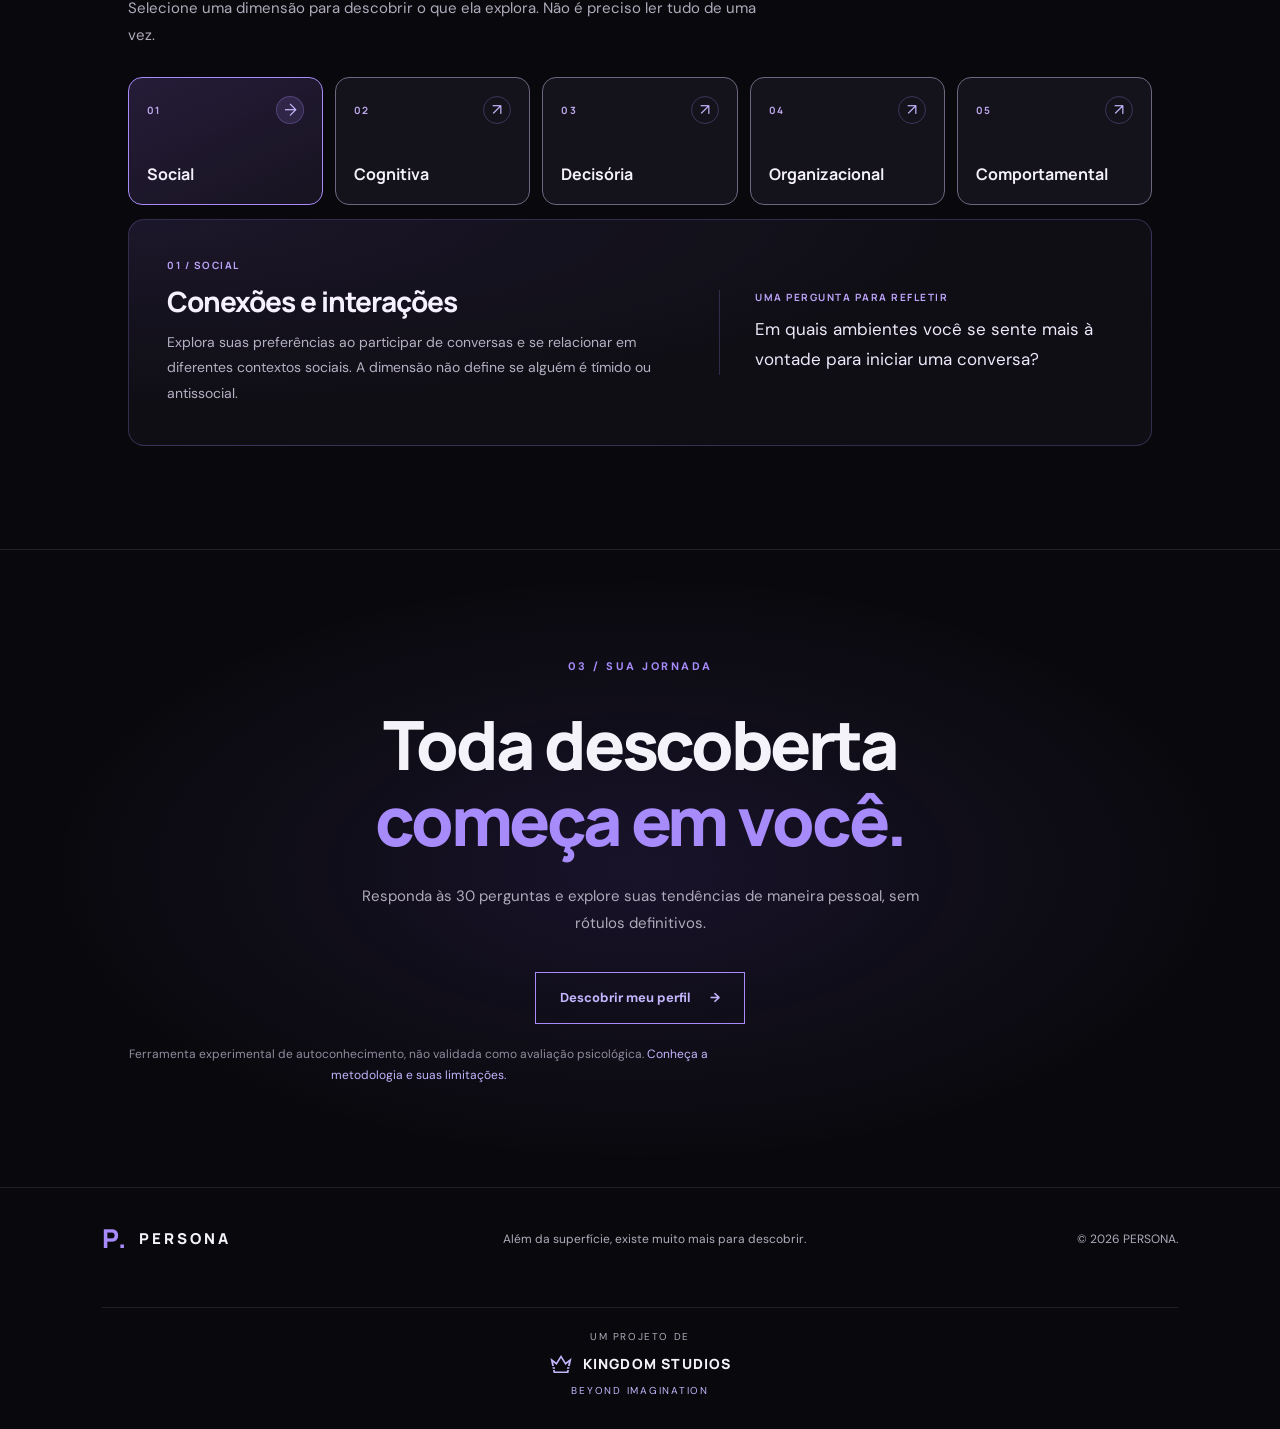
==== commit 27a05b17: "fix(a11y): improve interactive contrast and meter outlines" ====
--- a/index.html
+++ b/index.html
@@ -27,8 +27,8 @@
     <link rel="stylesheet" href="fonts.css?v=2">
 
     <!-- Arquivos do projeto -->
-    <link rel="stylesheet" href="style.css?v=3">
-    <link rel="stylesheet" href="home.css?v=1">
+    <link rel="stylesheet" href="style.css?v=4">
+    <link rel="stylesheet" href="home.css?v=2">
     <link rel="stylesheet" href="persona-interface.css?v=1">
     <script src="script.js?v=3" defer></script>
     <!-- Ajustes exclusivos da nova página inicial: não alteram as demais páginas. -->
--- a/style.css
+++ b/style.css
@@ -11,6 +11,7 @@
     --muted: #b0aaba;
 
     --border: rgba(255, 255, 255, 0.10);
+    --border-interactive: #70657f;
 }
 
 * {
--- a/home.css
+++ b/home.css
@@ -79,7 +79,7 @@
             min-height: 128px;
             padding: 18px;
             border-radius: 14px;
-            border: 1px solid rgba(255, 255, 255, .095);
+            border: 1px solid var(--border-interactive);
             background: #14121b;
             box-shadow: none;
             cursor: pointer;
@@ -91,11 +91,11 @@
         }
         .home-refresh .dimension-choice:hover {
             transform: translateY(-3px);
-            border-color: rgba(167, 139, 250, .45);
+            border-color: var(--purple);
             background: #1b1728;
         }
         .home-refresh .dimension-choice[aria-pressed="true"] {
-            border-color: rgba(167, 139, 250, .78);
+            border-color: var(--purple);
             background: linear-gradient(155deg, #251c38 0%, #171320 100%);
         }
         .home-refresh .dimension-choice-top {
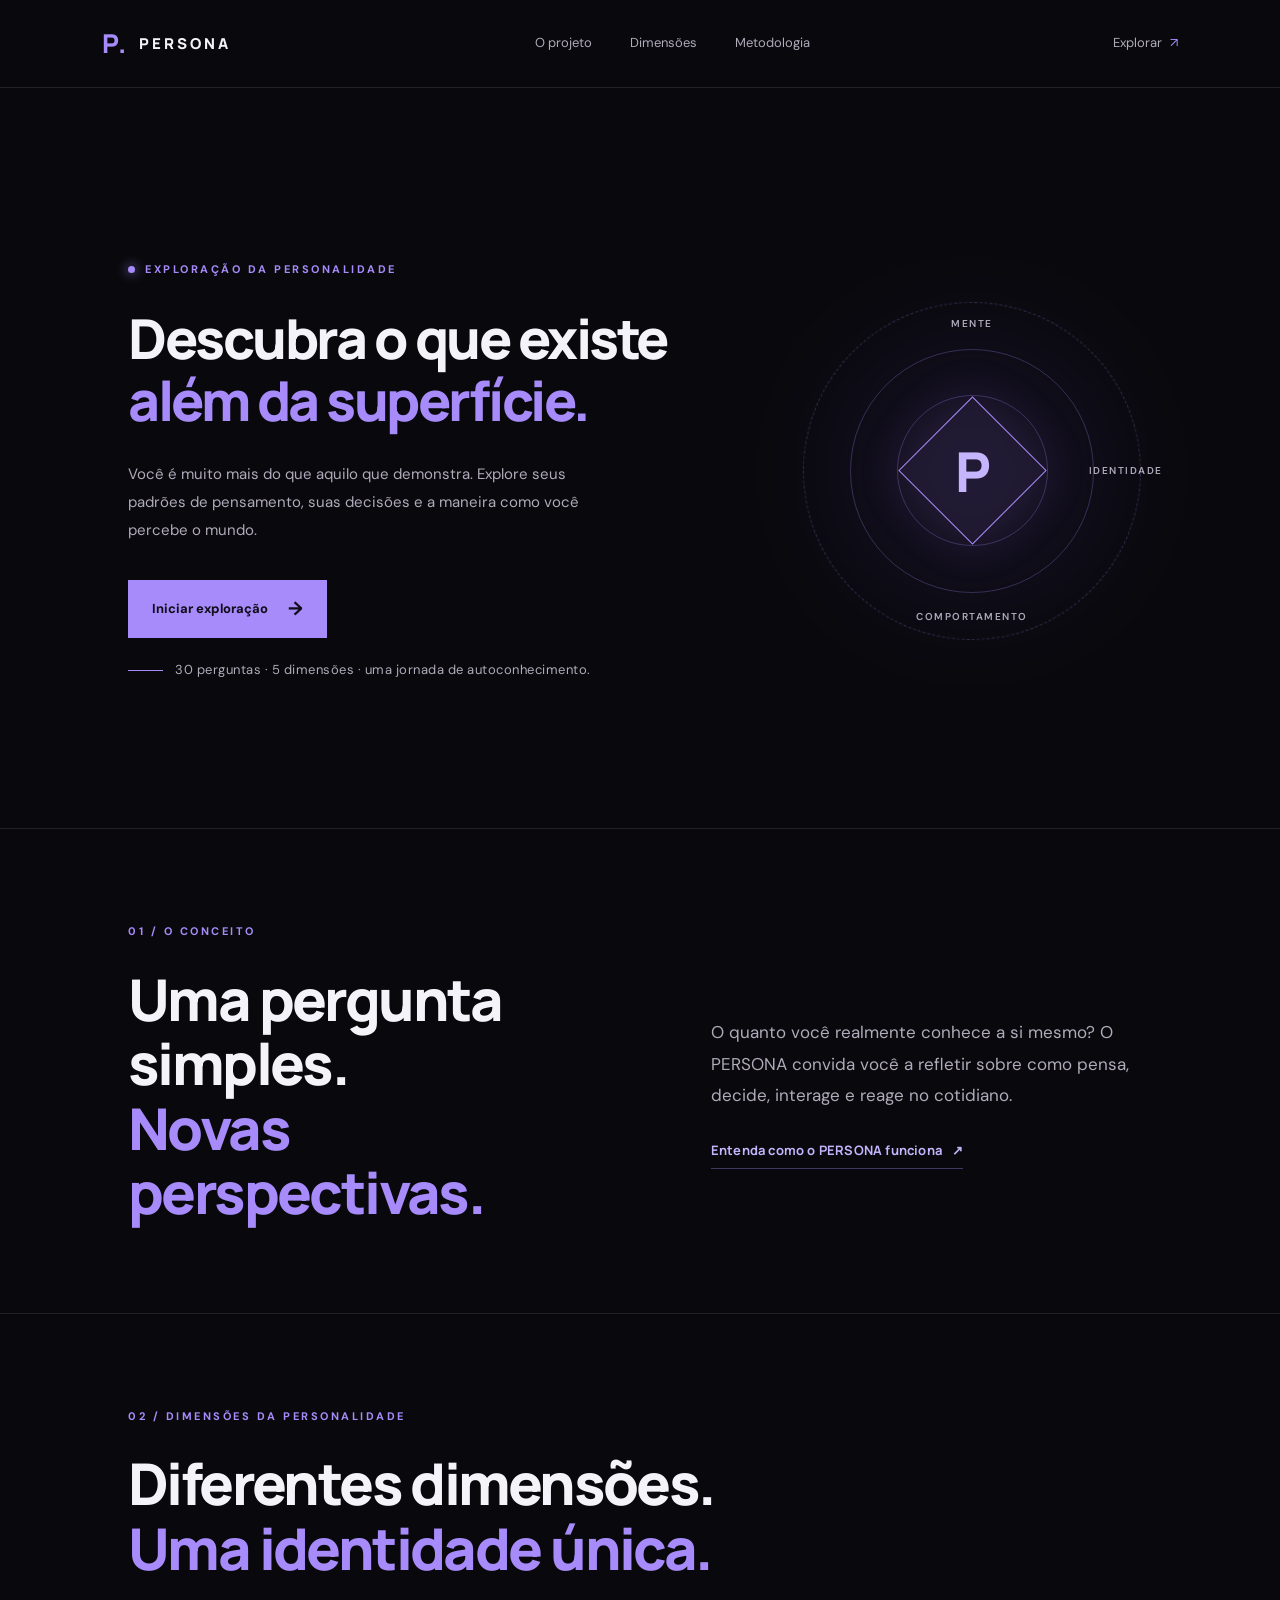
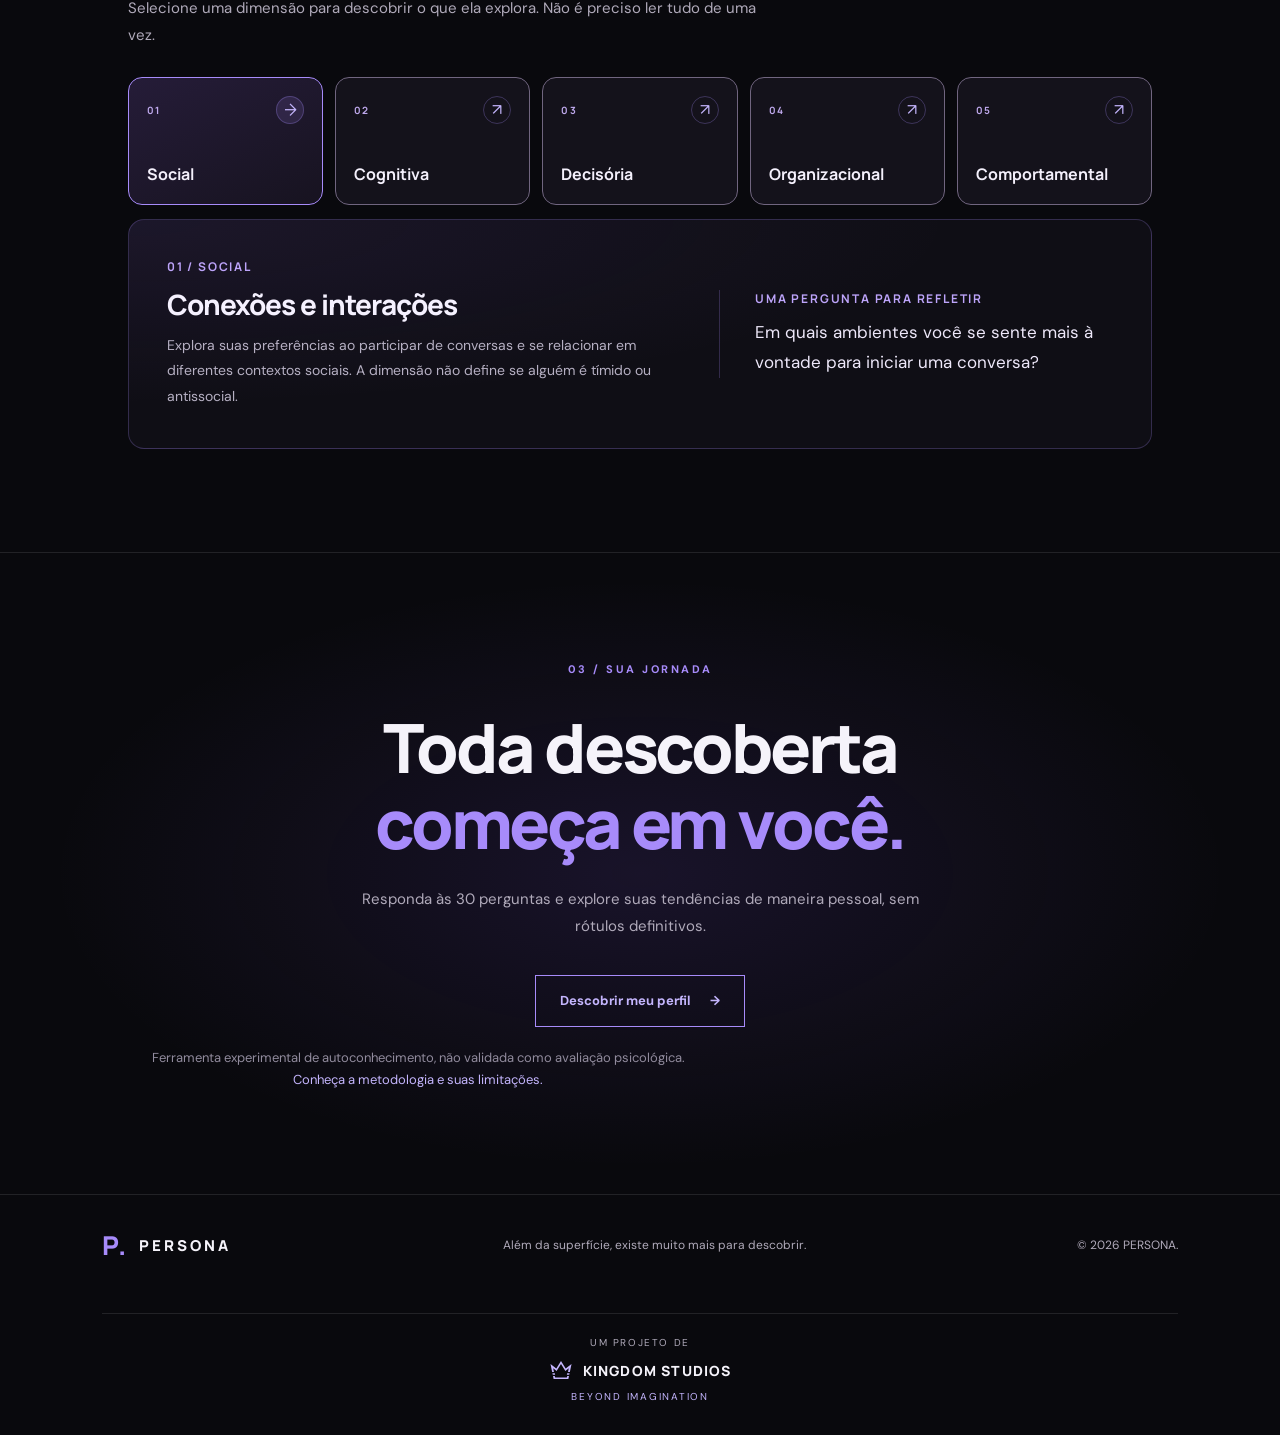
==== commit c6a5ac92: "fix(a11y): improve typography and relative font sizing" ====
--- a/index.html
+++ b/index.html
@@ -27,9 +27,9 @@
     <link rel="stylesheet" href="fonts.css?v=2">
 
     <!-- Arquivos do projeto -->
-    <link rel="stylesheet" href="style.css?v=4">
-    <link rel="stylesheet" href="home.css?v=2">
-    <link rel="stylesheet" href="persona-interface.css?v=1">
+    <link rel="stylesheet" href="style.css?v=5">
+    <link rel="stylesheet" href="home.css?v=3">
+    <link rel="stylesheet" href="persona-interface.css?v=2">
     <script src="script.js?v=3" defer></script>
     <!-- Ajustes exclusivos da nova página inicial: não alteram as demais páginas. -->
 </head>
--- a/style.css
+++ b/style.css
@@ -71,15 +71,15 @@
     gap: 10px;
 
     font-family: "Manrope", sans-serif;
-    font-size: 15px;
+    font-size: 0.9375rem;
     font-weight: 800;
-    letter-spacing: 3px;
+    letter-spacing: 0.1875rem;
     white-space: nowrap;
 }
 
 .logo-symbol {
     color: var(--purple);
-    font-size: 26px;
+    font-size: 1.625rem;
 }
 
 .navigation {
@@ -90,7 +90,7 @@
 
 .navigation a,
 .header-link {
-    font-size: 13px;
+    font-size: 0.8125rem;
     color: var(--muted);
     transition: color 0.25s ease;
 }
@@ -134,8 +134,8 @@
 
 .eyebrow,
 .section-tag {
-    font-size: 11px;
-    letter-spacing: 2.5px;
+    font-size: 0.6875rem;
+    letter-spacing: 0.15625rem;
     color: var(--purple);
     font-weight: 700;
 }
@@ -166,7 +166,7 @@
 }
 
 .hero h1 {
-    font-size: clamp(44px, 4.3vw, 64px);
+    font-size: clamp(2.75rem, 4.3vw, 4rem);
     text-wrap: balance;
 }
 
@@ -181,7 +181,7 @@
 
     margin: 30px 0 35px;
 
-    font-size: 15px;
+    font-size: 0.9375rem;
     line-height: 1.85;
 }
 
@@ -198,7 +198,7 @@
 
     padding: 16px 24px;
 
-    font-size: 13px;
+    font-size: 0.8125rem;
     font-weight: 700;
     line-height: 1.4;
 
@@ -220,7 +220,7 @@
 }
 
 .primary-button span {
-    font-size: 19px;
+    font-size: 1.1875rem;
 }
 
 .hero-note {
@@ -231,8 +231,8 @@
     gap: 12px;
 
     color: var(--muted);
-    font-size: 12px;
-    letter-spacing: 0.5px;
+    font-size: 0.8125rem;
+    letter-spacing: 0.03125rem;
 }
 
 .note-line {
@@ -315,7 +315,7 @@
 
 .center-symbol {
     font-family: "Manrope", sans-serif;
-    font-size: 55px;
+    font-size: 3.4375rem;
     font-weight: 800;
 
     color: var(--purple-light);
@@ -325,8 +325,8 @@
 .visual-label {
     position: absolute;
 
-    font-size: 10px;
-    letter-spacing: 1.5px;
+    font-size: 0.625rem;
+    letter-spacing: 0.09375rem;
     font-weight: 600;
 
     color: var(--muted);
@@ -361,7 +361,7 @@
     gap: 12px;
 
     color: var(--muted);
-    font-size: 10px;
+    font-size: 0.625rem;
 }
 
 .hero-index span:first-child {
@@ -387,7 +387,7 @@
     max-width: 900px;
     margin-top: 24px;
 
-    font-size: clamp(36px, 4.5vw, 58px);
+    font-size: clamp(2.25rem, 4.5vw, 3.625rem);
     text-wrap: balance;
 }
 
@@ -405,7 +405,7 @@
     margin-bottom: 20px;
 
     line-height: 1.95;
-    font-size: 15px;
+    font-size: 0.9375rem;
 }
 
 .concept-content strong {
@@ -418,8 +418,8 @@
     margin-top: 15px;
 
     color: var(--purple);
-    font-size: 11px;
-    letter-spacing: 1.5px;
+    font-size: 0.6875rem;
+    letter-spacing: 0.09375rem;
 }
 
 /* =========================
@@ -457,8 +457,8 @@
 
 .card-number {
     color: var(--purple);
-    font-size: 11px;
-    letter-spacing: 2px;
+    font-size: 0.6875rem;
+    letter-spacing: 0.125rem;
     font-weight: 700;
 }
 
@@ -466,7 +466,7 @@
     margin-top: 32px;
 
     font-family: "Manrope", sans-serif;
-    font-size: 20px;
+    font-size: 1.25rem;
     font-weight: 700;
 }
 
@@ -474,7 +474,7 @@
     margin-top: 13px;
 
     color: var(--muted);
-    font-size: 14px;
+    font-size: 0.875rem;
     line-height: 1.75;
 }
 
@@ -484,7 +484,7 @@
     top: 27px;
 
     color: var(--purple);
-    font-size: 15px;
+    font-size: 0.9375rem;
 }
 
 /* =========================
@@ -507,7 +507,7 @@
 
 .closing h2 {
     margin-top: 28px;
-    font-size: clamp(40px, 5.5vw, 68px);
+    font-size: clamp(2.5rem, 5.5vw, 4.25rem);
     text-wrap: balance;
 }
 
@@ -516,7 +516,7 @@
     margin: 25px auto 35px;
 
     color: var(--muted);
-    font-size: 15px;
+    font-size: 0.9375rem;
     line-height: 1.8;
 }
 
@@ -550,7 +550,7 @@
 
 .footer p,
 .footer > span {
-    font-size: 12px;
+    font-size: 0.75rem;
     color: var(--muted);
 }
 
@@ -587,7 +587,7 @@
     }
 
     .hero h1 {
-        font-size: clamp(45px, 6.4vw, 64px);
+        font-size: clamp(2.8125rem, 6.4vw, 4rem);
     }
 
     .hero-visual {
@@ -625,12 +625,12 @@
     }
 
     .logo {
-        font-size: 13px;
-        letter-spacing: 2px;
+        font-size: 0.8125rem;
+        letter-spacing: 0.125rem;
     }
 
     .logo-symbol {
-        font-size: 23px;
+        font-size: 1.4375rem;
     }
 
     .navigation {
@@ -638,7 +638,7 @@
     }
 
     .header-link {
-        font-size: 12px;
+        font-size: 0.75rem;
     }
 
     .hero {
@@ -648,8 +648,8 @@
 
     .eyebrow,
     .section-tag {
-        font-size: 10px;
-        letter-spacing: 1.7px;
+        font-size: 0.625rem;
+        letter-spacing: 0.10625rem;
     }
 
     .eyebrow {
@@ -657,7 +657,7 @@
     }
 
     .hero h1 {
-        font-size: clamp(36px, 10vw, 50px);
+        font-size: clamp(2.25rem, 10vw, 3.125rem);
         letter-spacing: -0.05em;
         line-height: 1.14;
     }
@@ -668,19 +668,19 @@
 
     .hero-description {
         margin: 25px 0 30px;
-        font-size: 14px;
+        font-size: 0.875rem;
         line-height: 1.85;
     }
 
     .primary-button,
     .secondary-button {
         padding: 15px 21px;
-        font-size: 12px;
+        font-size: 0.8125rem;
     }
 
     .hero-note {
         margin-top: 38px;
-        font-size: 11px;
+        font-size: 0.8125rem;
     }
 
     .hero-visual {
@@ -693,12 +693,12 @@
     }
 
     .center-symbol {
-        font-size: 45px;
+        font-size: 2.8125rem;
     }
 
     .visual-label {
-        font-size: 9px;
-        letter-spacing: 1px;
+        font-size: 0.5625rem;
+        letter-spacing: 0.0625rem;
     }
 
     .label-two {
@@ -716,7 +716,7 @@
 
     .section-heading h2 {
         margin-top: 20px;
-        font-size: clamp(32px, 8vw, 42px);
+        font-size: clamp(2rem, 8vw, 2.625rem);
         letter-spacing: -0.04em;
     }
 
@@ -725,13 +725,13 @@
     }
 
     .concept-content p {
-        font-size: 14px;
+        font-size: 0.875rem;
         line-height: 1.85;
     }
 
     .concept-signature {
-        font-size: 10px;
-        letter-spacing: 1px;
+        font-size: 0.625rem;
+        letter-spacing: 0.0625rem;
     }
 
     .dimension-grid {
@@ -747,11 +747,11 @@
 
     .dimension-card h3 {
         margin-top: 25px;
-        font-size: 19px;
+        font-size: 1.1875rem;
     }
 
     .dimension-card p {
-        font-size: 14px;
+        font-size: 0.875rem;
     }
 
     .closing {
@@ -759,11 +759,11 @@
     }
 
     .closing h2 {
-        font-size: clamp(36px, 9vw, 48px);
+        font-size: clamp(2.25rem, 9vw, 3rem);
     }
 
     .closing p {
-        font-size: 14px;
+        font-size: 0.875rem;
     }
 
     .footer {
@@ -781,7 +781,7 @@
 @media (max-width: 360px) {
 
     .hero h1 {
-        font-size: 34px;
+        font-size: 2.125rem;
     }
 
     .hero-visual {
@@ -872,7 +872,7 @@
         display: inline-block;
         padding: 3px 0;
 
-        font-size: 12px;
+        font-size: 0.75rem;
         line-height: 1.5;
         white-space: nowrap;
     }
--- a/home.css
+++ b/home.css
@@ -21,7 +21,7 @@
         }
         .home-refresh .concept-content { max-width: 530px; }
         .home-refresh .concept-content p {
-            font-size: clamp(15px, 1.4vw, 17px);
+            font-size: clamp(0.9375rem, 1.4vw, 1.0625rem);
             line-height: 1.85;
             margin: 0 0 20px;
         }
@@ -33,7 +33,7 @@
             color: var(--purple-light, #c4b5fd);
             text-decoration: none;
             font-family: 'Manrope', sans-serif;
-            font-size: 13px;
+            font-size: 0.8125rem;
             font-weight: 700;
             letter-spacing: .015em;
             padding: 8px 0;
@@ -54,7 +54,7 @@
         .home-refresh .dimension-intro {
             max-width: 630px;
             color: var(--muted, #a9a3b4);
-            font-size: 15px;
+            font-size: 0.9375rem;
             line-height: 1.8;
             margin: 15px 0 0;
         }
@@ -106,7 +106,7 @@
             width: 100%;
         }
         .home-refresh .dimension-choice-number {
-            font: 700 10px/1.4 'Manrope', sans-serif;
+            font: 700 0.625rem/1.4 'Manrope', sans-serif;
             letter-spacing: .13em;
             color: #bfa9ed;
         }
@@ -118,7 +118,7 @@
             border: 1px solid rgba(167, 139, 250, .28);
             border-radius: 50%;
             color: #c4b5fd;
-            font-size: 16px;
+            font-size: 1rem;
             line-height: 1;
             transition: transform .2s ease, background .2s ease;
         }
@@ -129,7 +129,7 @@
         .home-refresh .dimension-choice-title {
             display: block;
             overflow-wrap: anywhere;
-            font: 700 clamp(13px, 1.25vw, 16px)/1.45 'Manrope', sans-serif;
+            font: 700 clamp(0.8125rem, 1.25vw, 1rem)/1.45 'Manrope', sans-serif;
             color: #f4f0fc;
         }
         .home-refresh .dimension-detail {
@@ -148,7 +148,7 @@
         .home-refresh .dimension-detail-eyebrow,
         .home-refresh .dimension-detail-label {
             display: block;
-            font: 700 10px/1.5 'Manrope', sans-serif;
+            font: 700 0.75rem/1.5 'Manrope', sans-serif;
             text-transform: uppercase;
             letter-spacing: .15em;
             color: #bda4fa;
@@ -156,13 +156,13 @@
         .home-refresh .dimension-detail-title {
             margin: 10px 0 10px;
             color: #f5f1ff;
-            font: 750 clamp(20px, 2.2vw, 28px)/1.3 'Manrope', sans-serif;
+            font: 750 clamp(1.25rem, 2.2vw, 1.75rem)/1.3 'Manrope', sans-serif;
             letter-spacing: -.035em;
         }
         .home-refresh .dimension-detail-description {
             margin: 0;
             color: #b6b0c3;
-            font-size: 14px;
+            font-size: 0.875rem;
             line-height: 1.85;
         }
         .home-refresh .dimension-reflection {
@@ -172,7 +172,7 @@
         .home-refresh .dimension-detail-question {
             margin: 10px 0 0;
             color: #eee8fa;
-            font-size: clamp(14px, 1.5vw, 17px);
+            font-size: clamp(0.875rem, 1.5vw, 1.0625rem);
             line-height: 1.75;
         }
         .home-refresh .dimension-detail.is-changing { animation: home-panel-enter .25s ease both; }
@@ -188,7 +188,7 @@
         .home-refresh .home-smallprint {
             margin: 20px 0 0;
             color: #918b9d;
-            font-size: 12px;
+            font-size: 0.8125rem;
             line-height: 1.7;
         }
         .home-refresh .home-smallprint a { color: #c4b5fd; text-underline-offset: 3px; }
@@ -207,10 +207,10 @@
             .home-refresh .dimension-grid { grid-template-columns: repeat(2, minmax(0, 1fr)); gap: 10px; }
             .home-refresh .dimension-choice { min-height: 102px; padding: 14px; border-radius: 12px; }
             .home-refresh .dimension-choice:last-child { grid-column: span 2; min-height: 88px; }
-            .home-refresh .dimension-choice-title { font-size: 14px; }
+            .home-refresh .dimension-choice-title { font-size: 0.875rem; }
             .home-refresh .dimension-detail { grid-template-columns: 1fr; gap: 20px; padding: 22px 19px; min-height: 0; }
             .home-refresh .dimension-reflection { padding: 19px 0 0; border-left: 0; border-top: 1px solid rgba(167, 139, 250, .23); }
-            .home-refresh .dimension-detail-description { font-size: 13px; }
+            .home-refresh .dimension-detail-description { font-size: 0.8125rem; }
             .home-refresh .closing { padding-top: 64px; padding-bottom: 74px; }
         }
         @media (prefers-reduced-motion: reduce) {
--- a/persona-interface.css
+++ b/persona-interface.css
@@ -39,12 +39,12 @@
       #perfil-cotidiano .persona-accordion-label { display: grid; gap: 7px; min-width: 0; }
       #perfil-cotidiano .persona-accordion-label .result-number {
         display: block;
-        font-size: 10px;
-        letter-spacing: 1.6px;
+        font-size: 0.625rem;
+        letter-spacing: 0.1rem;
         color: var(--purple, #a78bfa);
       }
       #perfil-cotidiano .persona-accordion-label strong {
-        font: 700 clamp(16px, 2vw, 20px)/1.4 "Manrope", sans-serif;
+        font: 700 clamp(1rem, 2vw, 1.25rem)/1.4 "Manrope", sans-serif;
         color: var(--text, #f5f3fa);
       }
       #perfil-cotidiano .persona-accordion-icon {
@@ -56,7 +56,7 @@
         border: 1px solid rgba(167, 139, 250, .32);
         border-radius: 50%;
         color: var(--purple-light, #c4b5fd);
-        font-size: 21px;
+        font-size: 1.3125rem;
         line-height: 1;
       }
       #perfil-cotidiano .persona-accordion-icon::before { content: "+"; }
@@ -67,14 +67,14 @@
       #perfil-cotidiano .persona-accordion-content .cotidiano-text {
         margin: 0;
         color: var(--muted, #9995a5);
-        font-size: 14px;
+        font-size: 0.875rem;
         line-height: 1.85;
       }
       #perfil-cotidiano .persona-accordion-content .cotidiano-question {
         margin: 19px 0 0;
         padding-top: 18px;
         border-top: 1px solid var(--border, rgba(255, 255, 255, .11));
-        font-size: 13px;
+        font-size: 0.8125rem;
         line-height: 1.8;
       }
       /* Assinatura de criação, sem alegação de registro de marca. */
@@ -97,8 +97,8 @@
       }
       footer.footer .kingdom-signature-label {
         color: var(--muted, #9995a5);
-        font-size: 10px;
-        letter-spacing: 1.6px;
+        font-size: 0.625rem;
+        letter-spacing: 0.1rem;
         text-transform: uppercase;
       }
       footer.footer .kingdom-signature-name {
@@ -107,8 +107,8 @@
         justify-content: center;
         gap: 10px;
         color: var(--text, #f5f3fa);
-        font: 800 14px/1.4 "Manrope", sans-serif;
-        letter-spacing: 1.2px;
+        font: 800 0.875rem/1.4 "Manrope", sans-serif;
+        letter-spacing: 0.075rem;
       }
       footer.footer .kingdom-signature-name svg {
         width: 24px;
@@ -117,15 +117,15 @@
       }
       footer.footer .kingdom-signature-slogan {
         color: var(--purple-light, #c4b5fd);
-        font-size: 10px;
-        letter-spacing: 1.75px;
+        font-size: 0.625rem;
+        letter-spacing: 0.109375rem;
         text-transform: uppercase;
       }
       @media (max-width: 600px) {
         #perfil-cotidiano .persona-accordion { gap: 10px; margin-top: 27px; }
         #perfil-cotidiano .persona-accordion-trigger { min-height: 72px; padding: 16px 17px; }
         #perfil-cotidiano .persona-accordion-content { padding: 0 17px 19px; }
-        #perfil-cotidiano .persona-accordion-content .cotidiano-text { font-size: 13px; }
+        #perfil-cotidiano .persona-accordion-content .cotidiano-text { font-size: 0.8125rem; }
         footer.footer .kingdom-signature { margin-top: 18px; padding-top: 19px; }
       }
       @media (prefers-reduced-motion: reduce) {
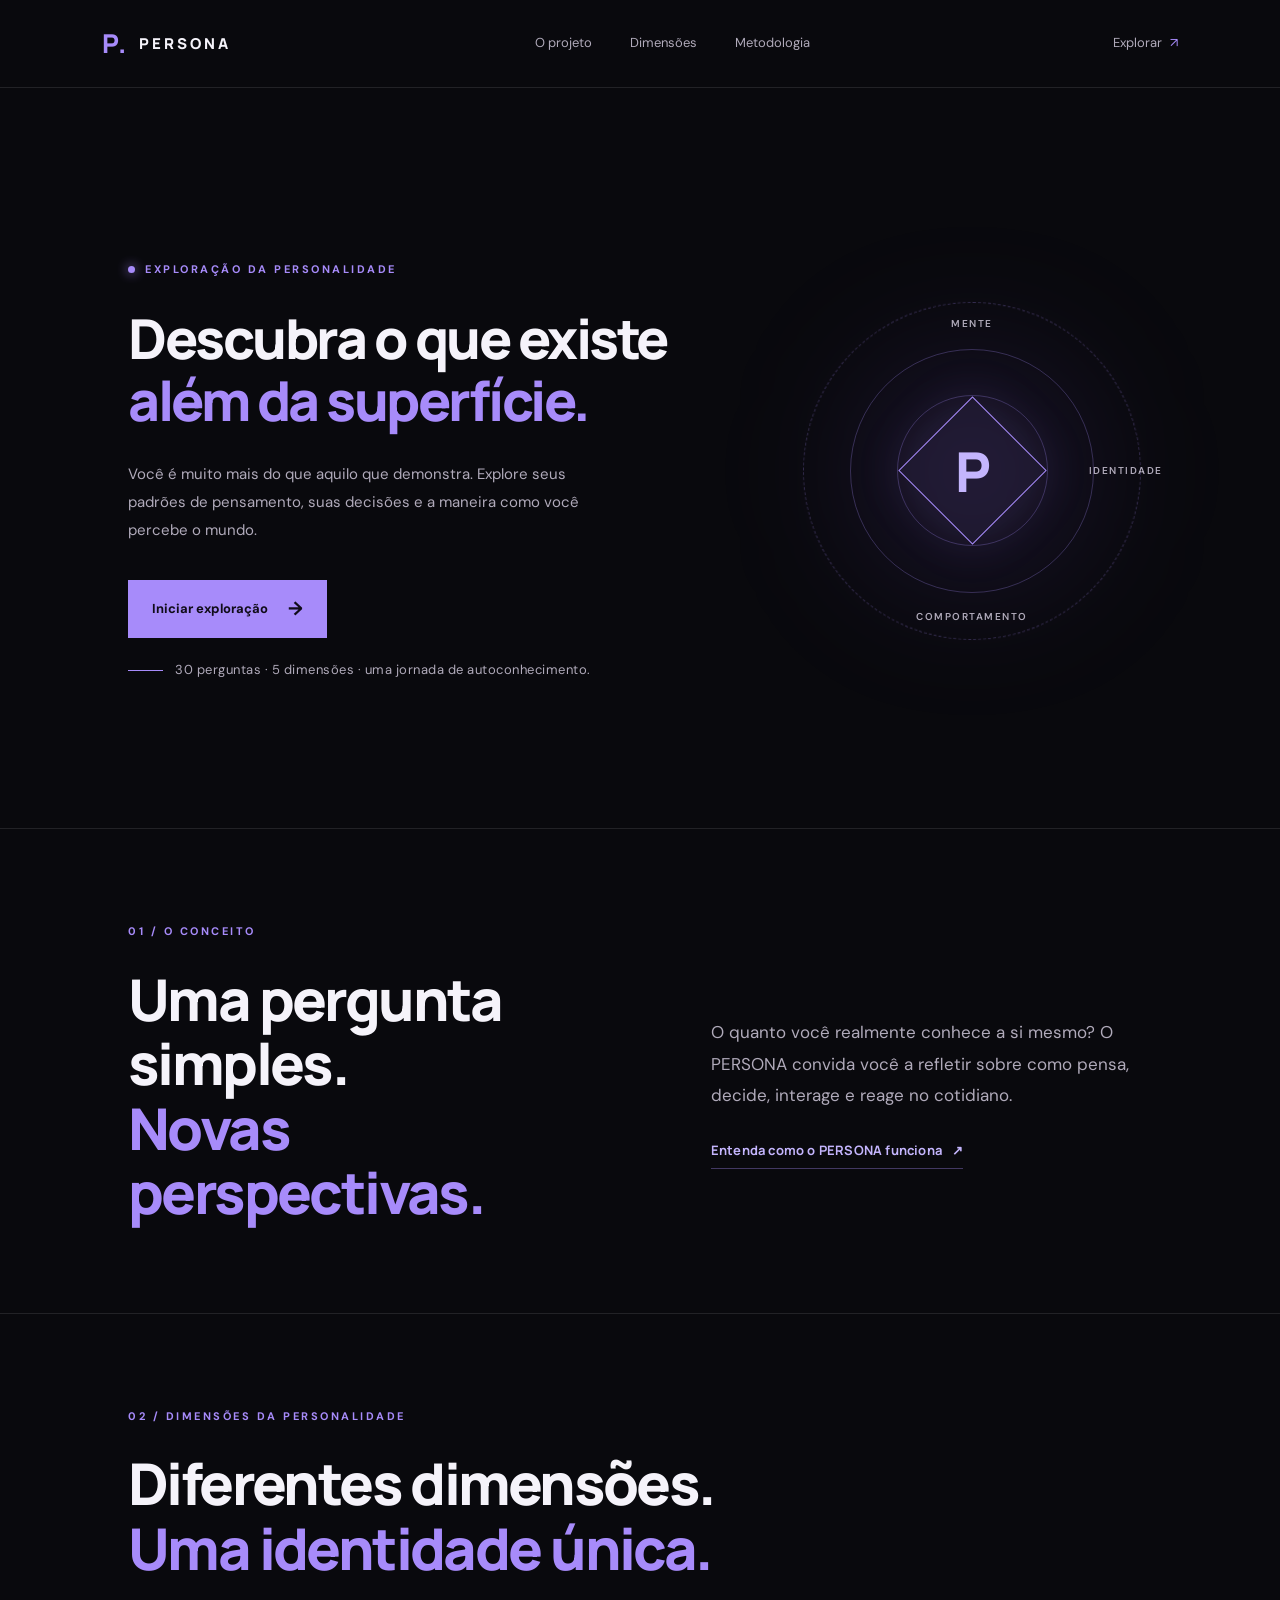
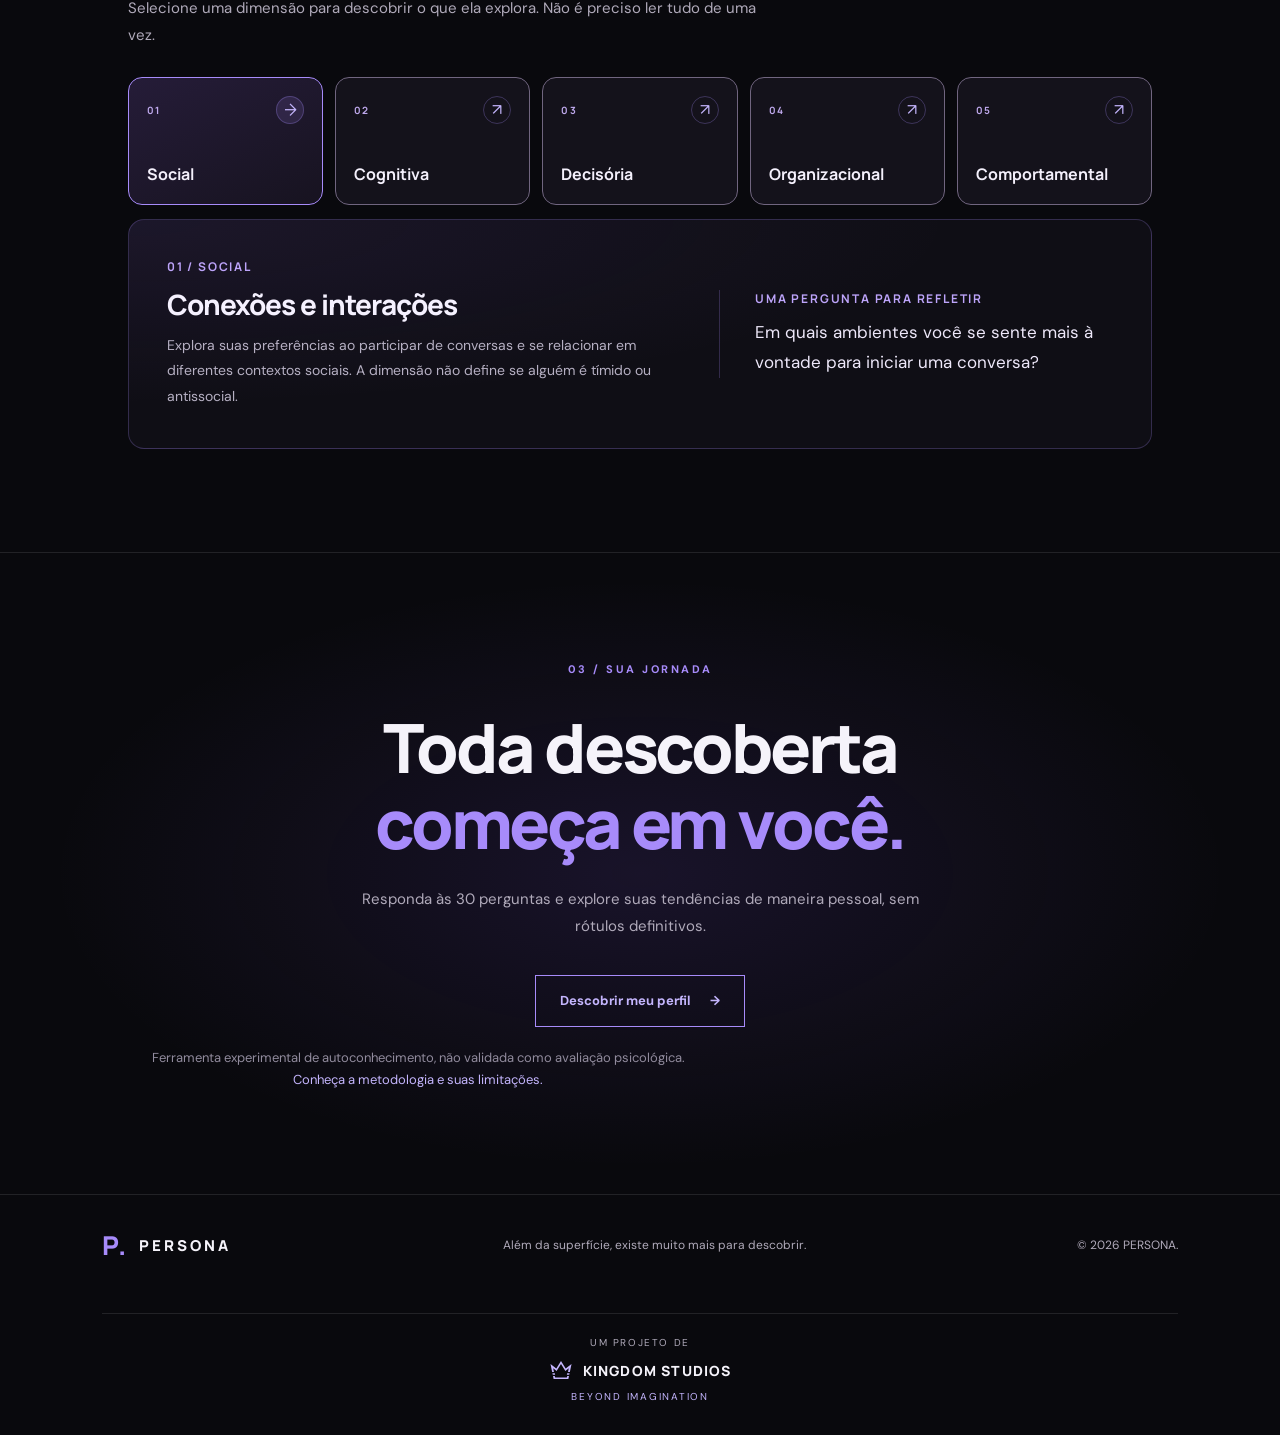
==== commit 7d844b6a: "fix(a11y): remove global horizontal overflow clipping" ====
--- a/index.html
+++ b/index.html
@@ -27,7 +27,7 @@
     <link rel="stylesheet" href="fonts.css?v=2">
 
     <!-- Arquivos do projeto -->
-    <link rel="stylesheet" href="style.css?v=5">
+    <link rel="stylesheet" href="style.css?v=6">
     <link rel="stylesheet" href="home.css?v=3">
     <link rel="stylesheet" href="persona-interface.css?v=2">
     <script src="script.js?v=3" defer></script>
--- a/style.css
+++ b/style.css
@@ -29,7 +29,6 @@
     color: var(--text);
     font-family: "DM Sans", sans-serif;
     line-height: 1.6;
-    overflow-x: hidden;
 }
 
 a {
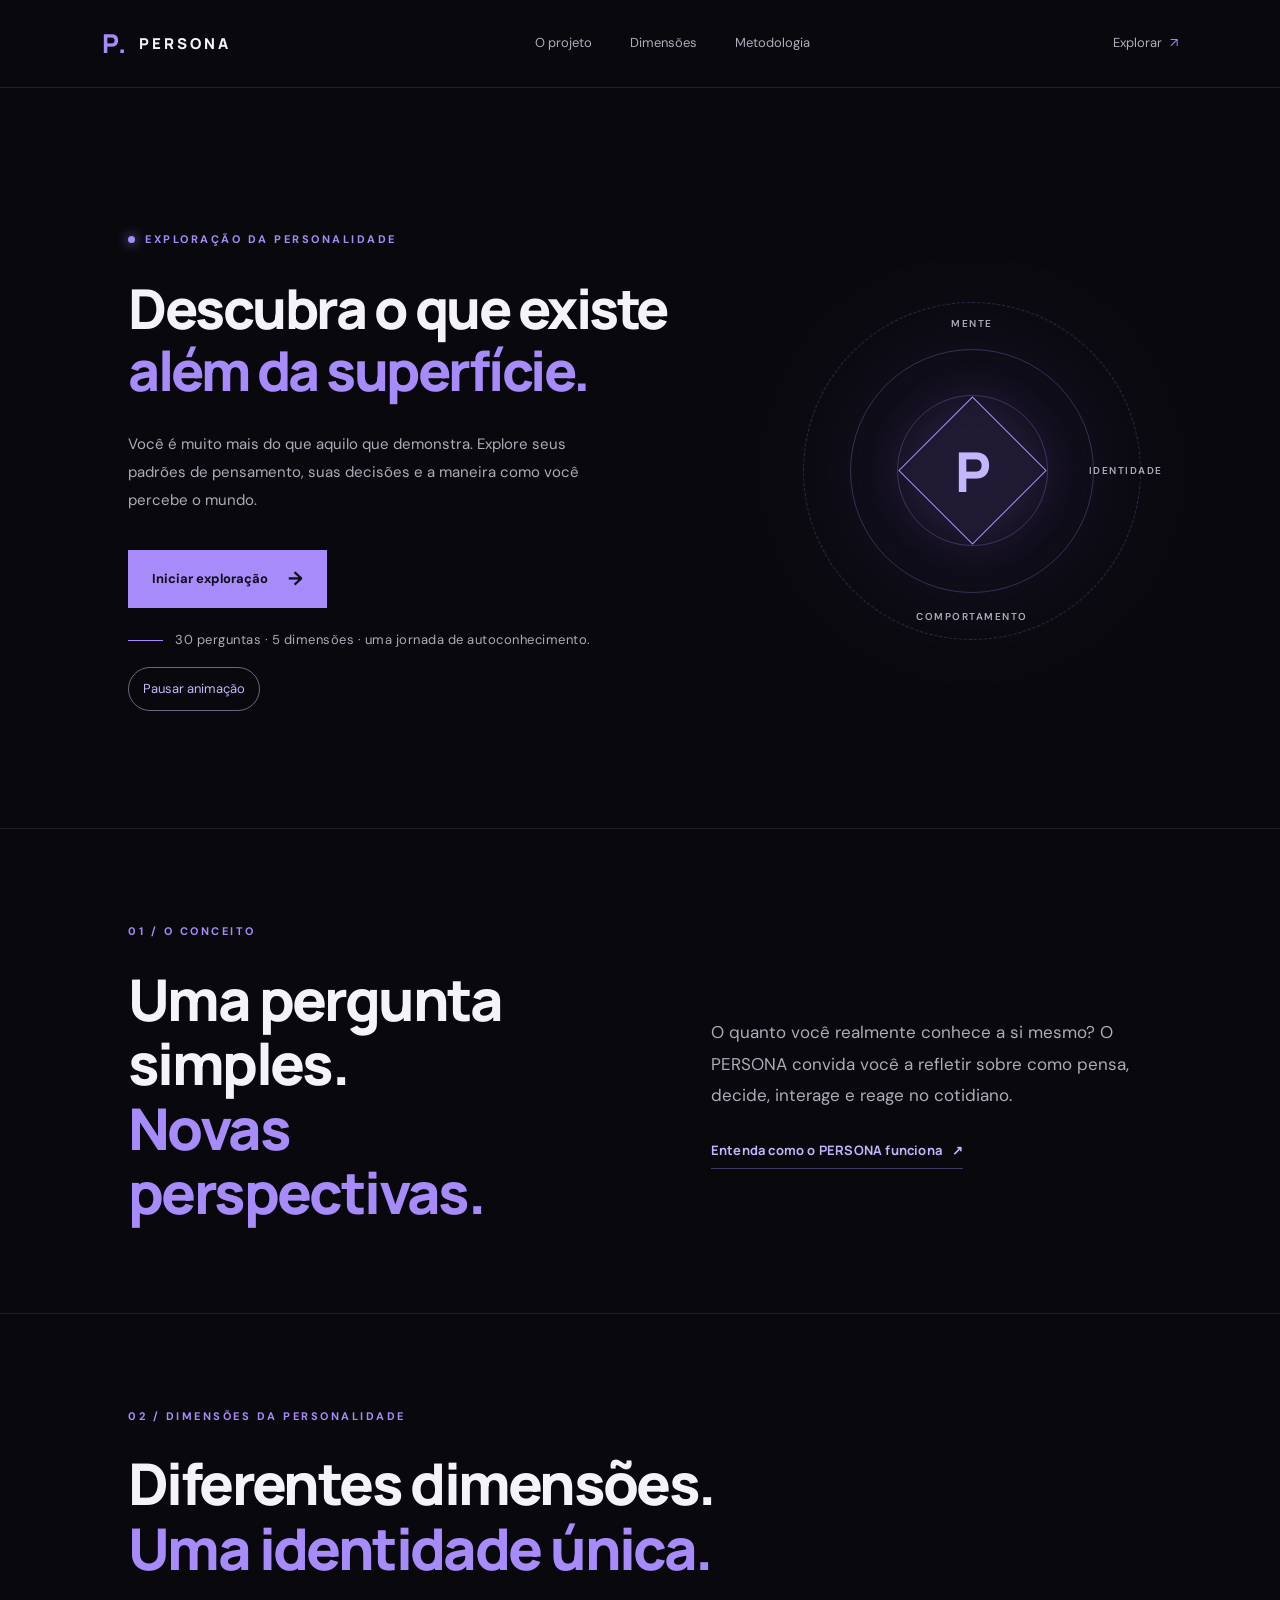
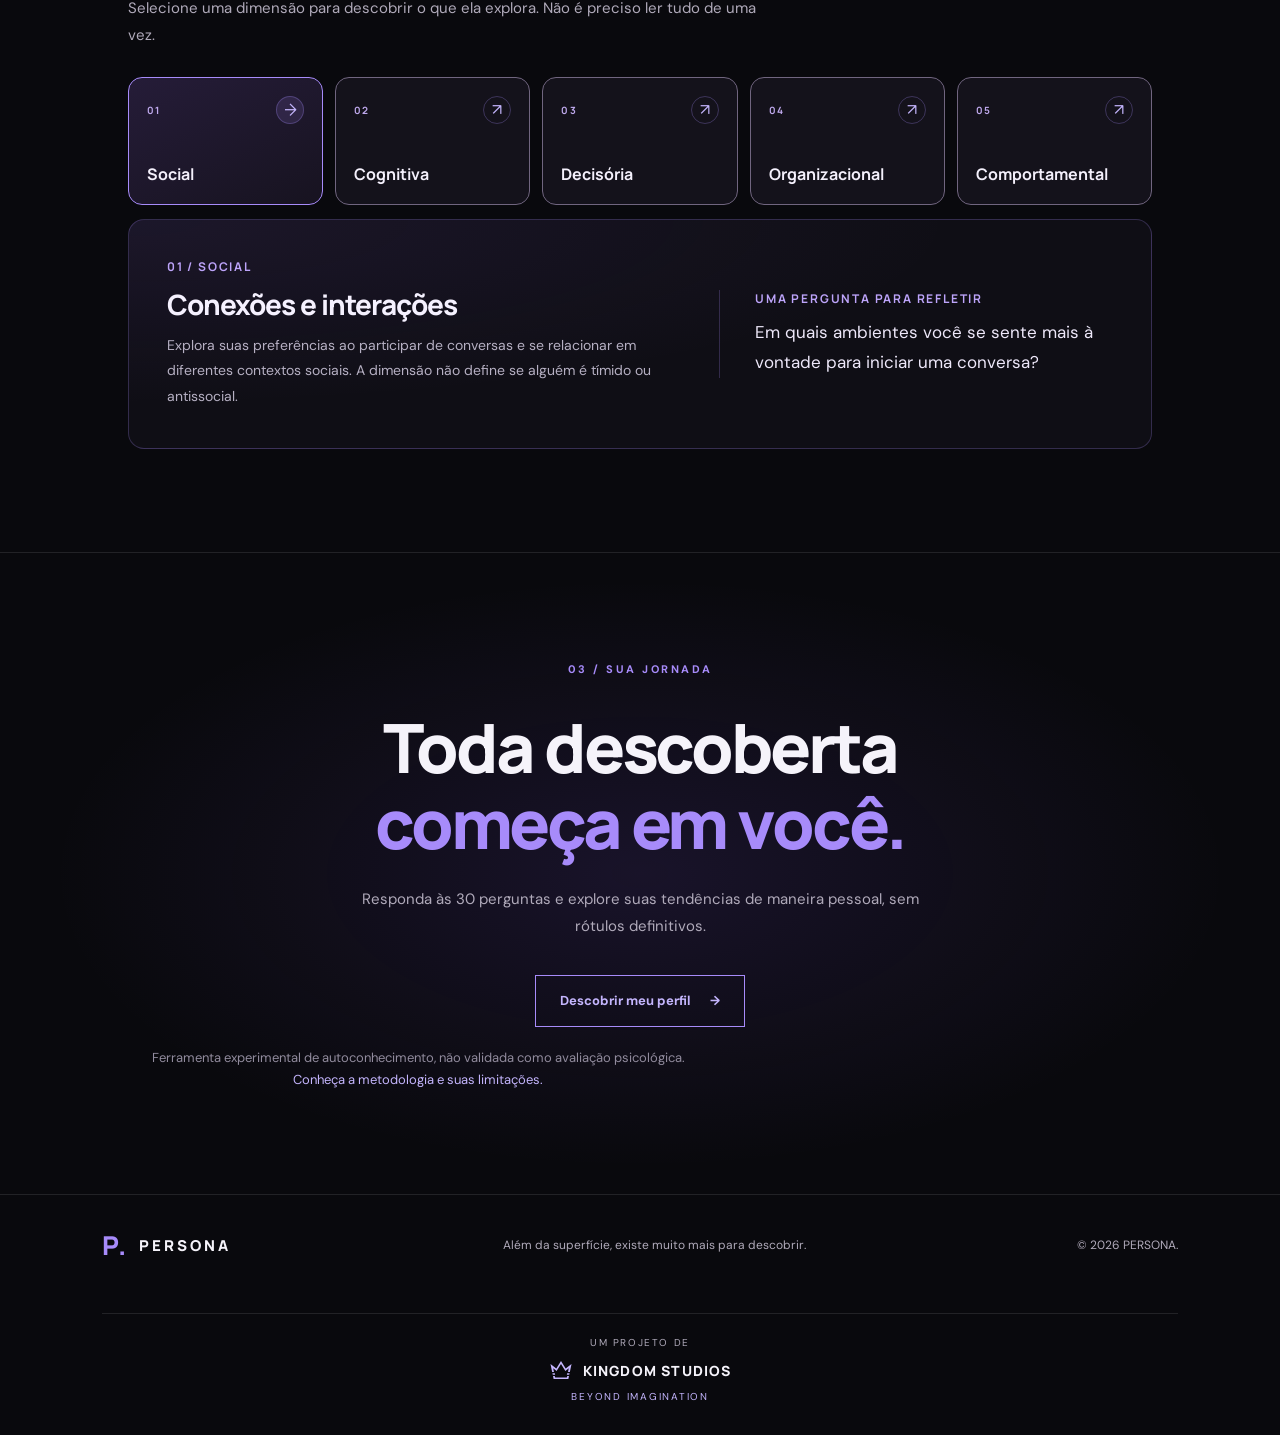
==== commit d5877d3f: "fix(a11y): provide pause control for decorative orbit" ====
--- a/index.html
+++ b/index.html
@@ -27,10 +27,10 @@
     <link rel="stylesheet" href="fonts.css?v=2">
 
     <!-- Arquivos do projeto -->
-    <link rel="stylesheet" href="style.css?v=6">
+    <link rel="stylesheet" href="style.css?v=7">
     <link rel="stylesheet" href="home.css?v=3">
     <link rel="stylesheet" href="persona-interface.css?v=2">
-    <script src="script.js?v=3" defer></script>
+    <script src="script.js?v=4" defer></script>
     <!-- Ajustes exclusivos da nova página inicial: não alteram as demais páginas. -->
 </head>
 <body class="home-refresh">
@@ -80,6 +80,7 @@
                     <span class="note-line" aria-hidden="true"></span>
                     30 perguntas · 5 dimensões · uma jornada de autoconhecimento.
                 </div>
+                <button type="button" id="hero-motion-toggle" class="hero-motion-toggle" hidden>Pausar animação</button>
             </div>
             <!-- Ilustração geométrica do PERSONA -->
             <div class="hero-visual" aria-hidden="true">
--- a/style.css
+++ b/style.css
@@ -295,6 +295,35 @@
 
     border-style: dashed;
     animation: rotate 48s linear infinite;
+    animation-play-state: paused;
+}
+
+.orbit-three.is-running {
+    animation-play-state: running;
+}
+
+.hero-motion-toggle {
+    margin-top: 16px;
+    min-height: 44px;
+    padding: 8px 14px;
+    border: 1px solid var(--border-interactive);
+    border-radius: 999px;
+    background: transparent;
+    color: var(--purple-light);
+    font: inherit;
+    font-size: 0.8125rem;
+    cursor: pointer;
+}
+
+.hero-motion-toggle:hover {
+    background: var(--surface-hover);
+    border-color: var(--purple);
+}
+
+.hero-motion-toggle[hidden] { display: none; }
+
+@media (prefers-reduced-motion: reduce) {
+    .orbit-three { animation: none !important; }
 }
 
 .visual-center {
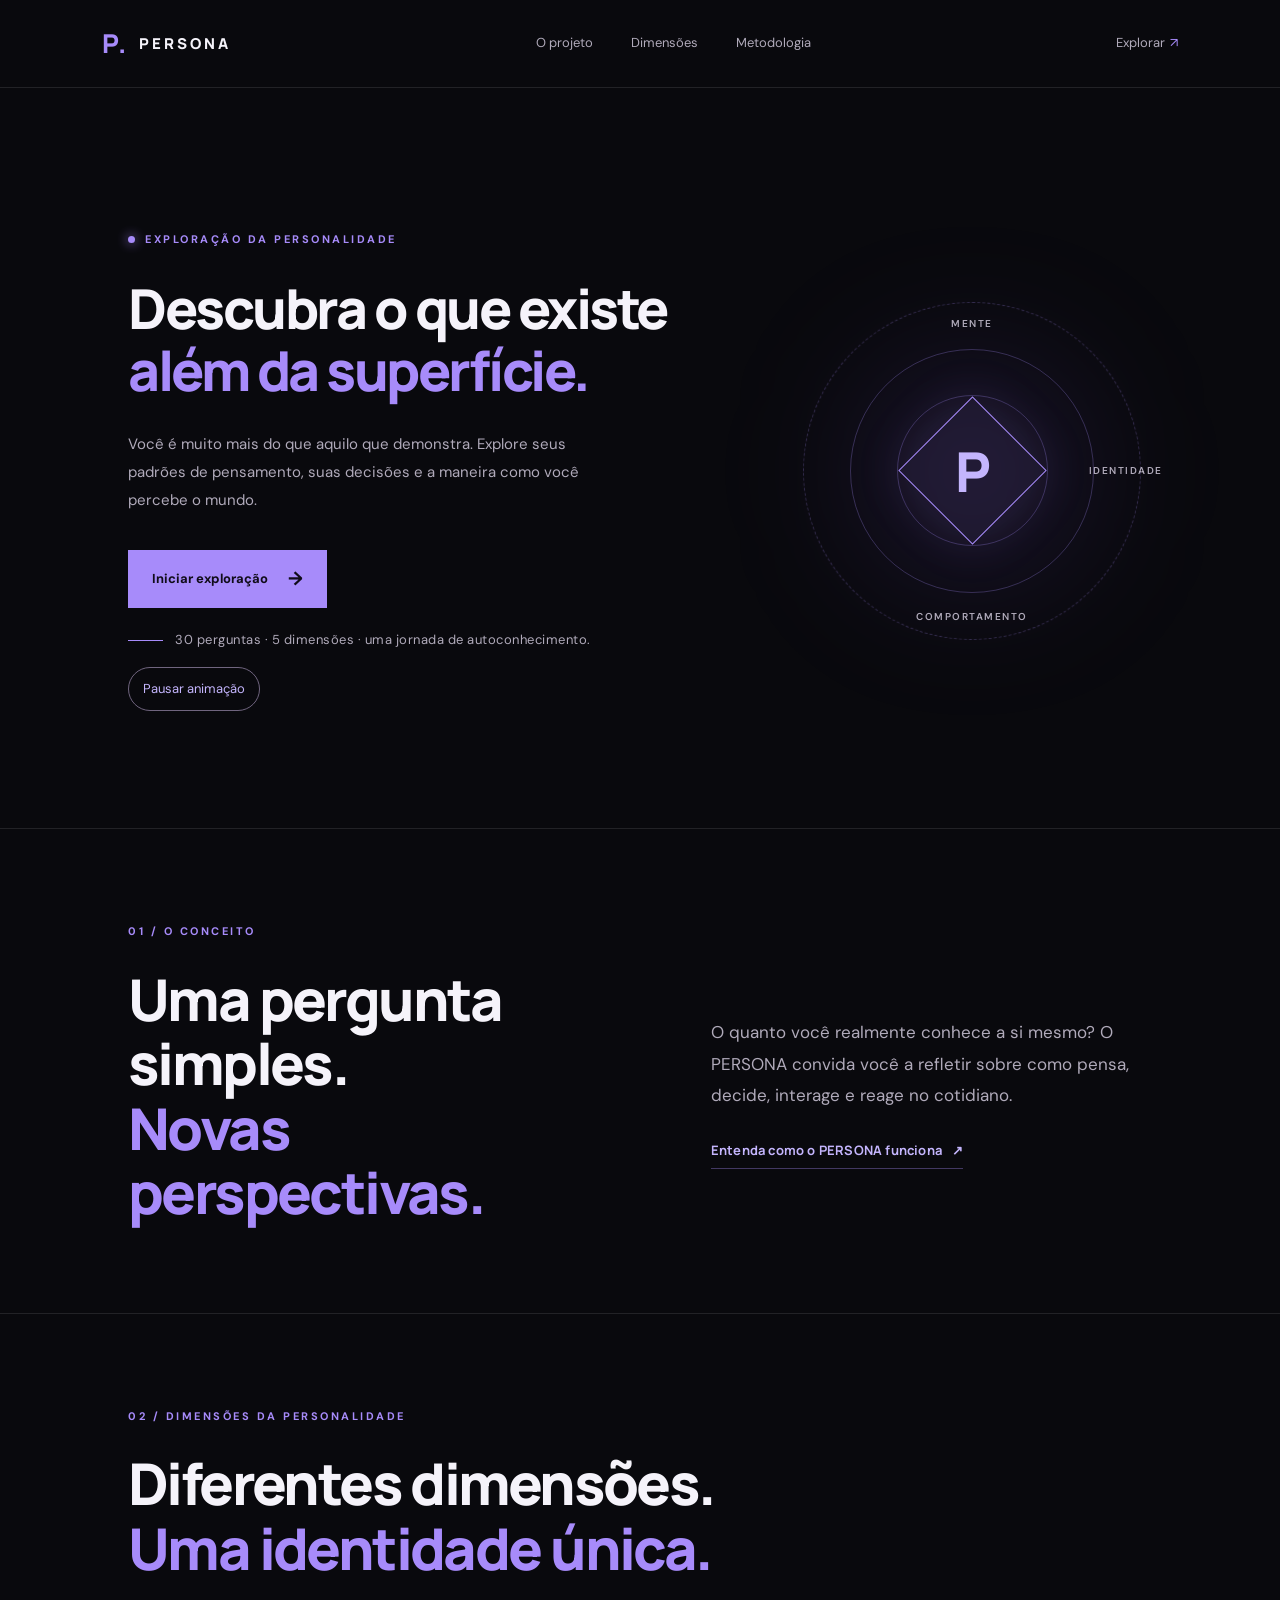
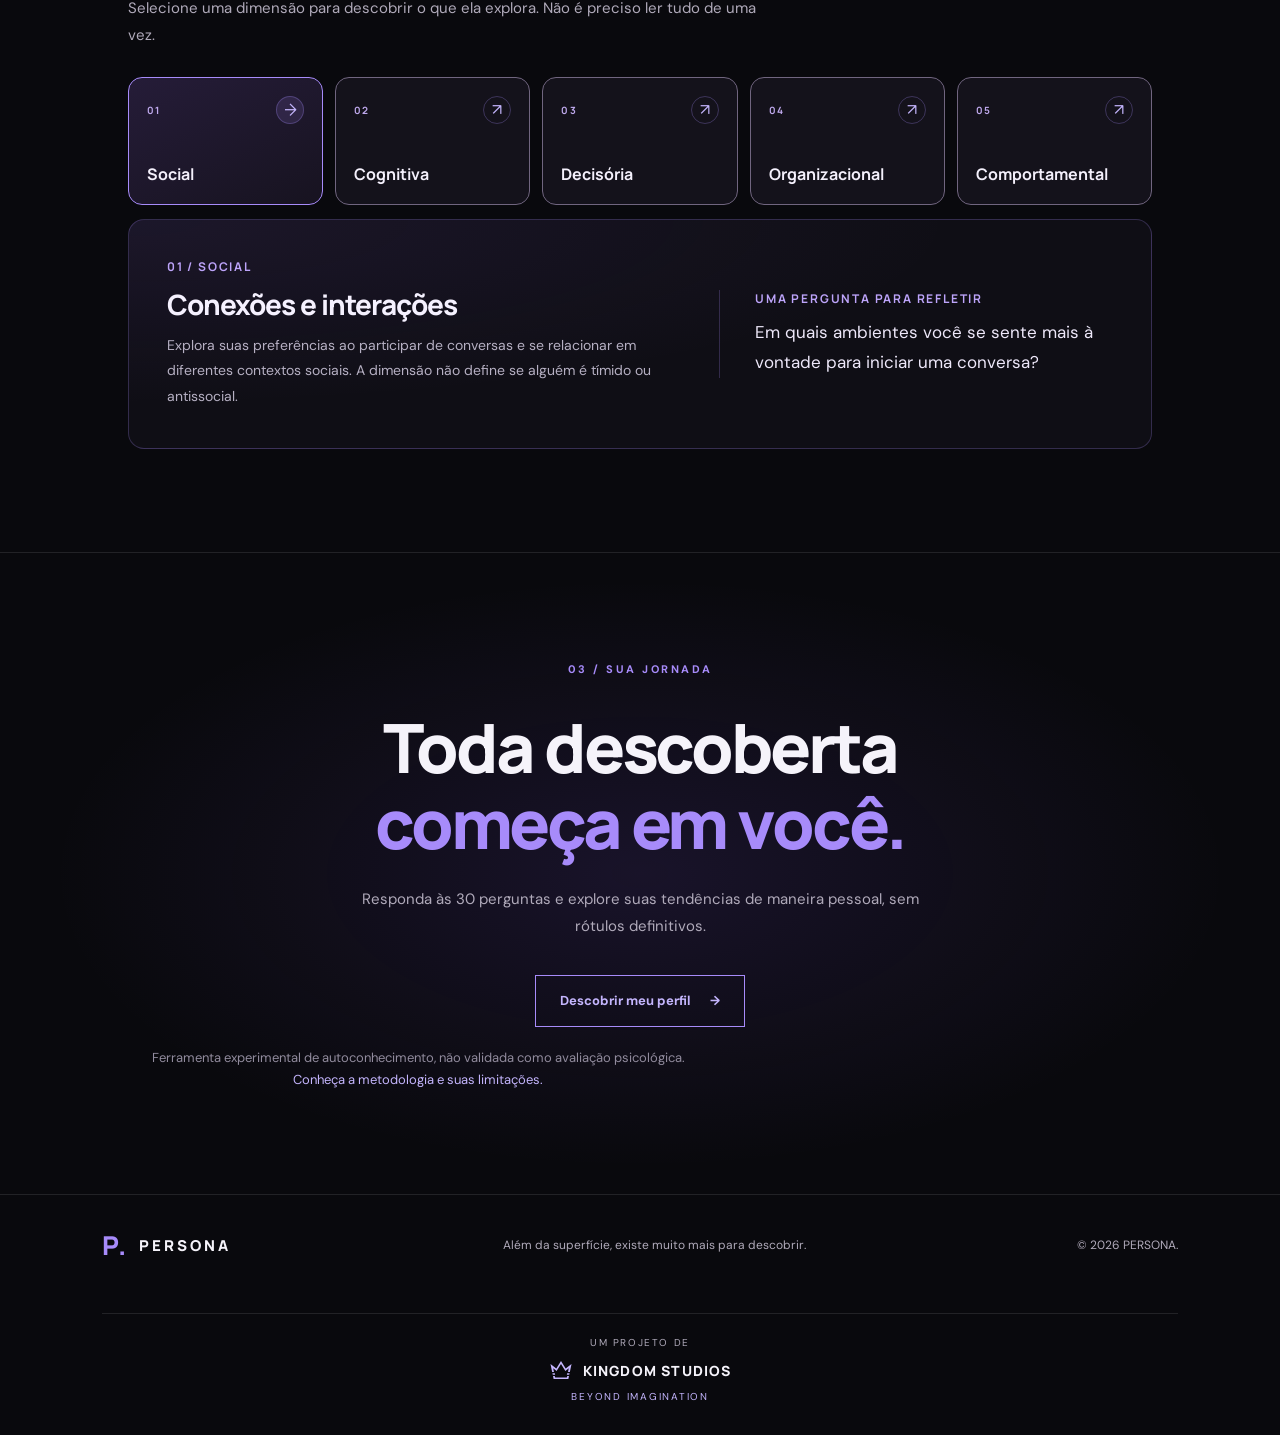
==== commit 082e7de9: "fix(a11y): improve navigation targets and history control name" ====
--- a/index.html
+++ b/index.html
@@ -27,7 +27,7 @@
     <link rel="stylesheet" href="fonts.css?v=2">
 
     <!-- Arquivos do projeto -->
-    <link rel="stylesheet" href="style.css?v=7">
+    <link rel="stylesheet" href="style.css?v=8">
     <link rel="stylesheet" href="home.css?v=3">
     <link rel="stylesheet" href="persona-interface.css?v=2">
     <script src="script.js?v=4" defer></script>
--- a/style.css
+++ b/style.css
@@ -89,6 +89,10 @@
 
 .navigation a,
 .header-link {
+    display: inline-flex;
+    align-items: center;
+    min-height: 24px;
+    min-width: 24px;
     font-size: 0.8125rem;
     color: var(--muted);
     transition: color 0.25s ease;
@@ -897,7 +901,7 @@
     /* Links do menu */
 
     .header > .navigation a {
-        display: inline-block;
+        display: inline-flex;
         padding: 3px 0;
 
         font-size: 0.75rem;
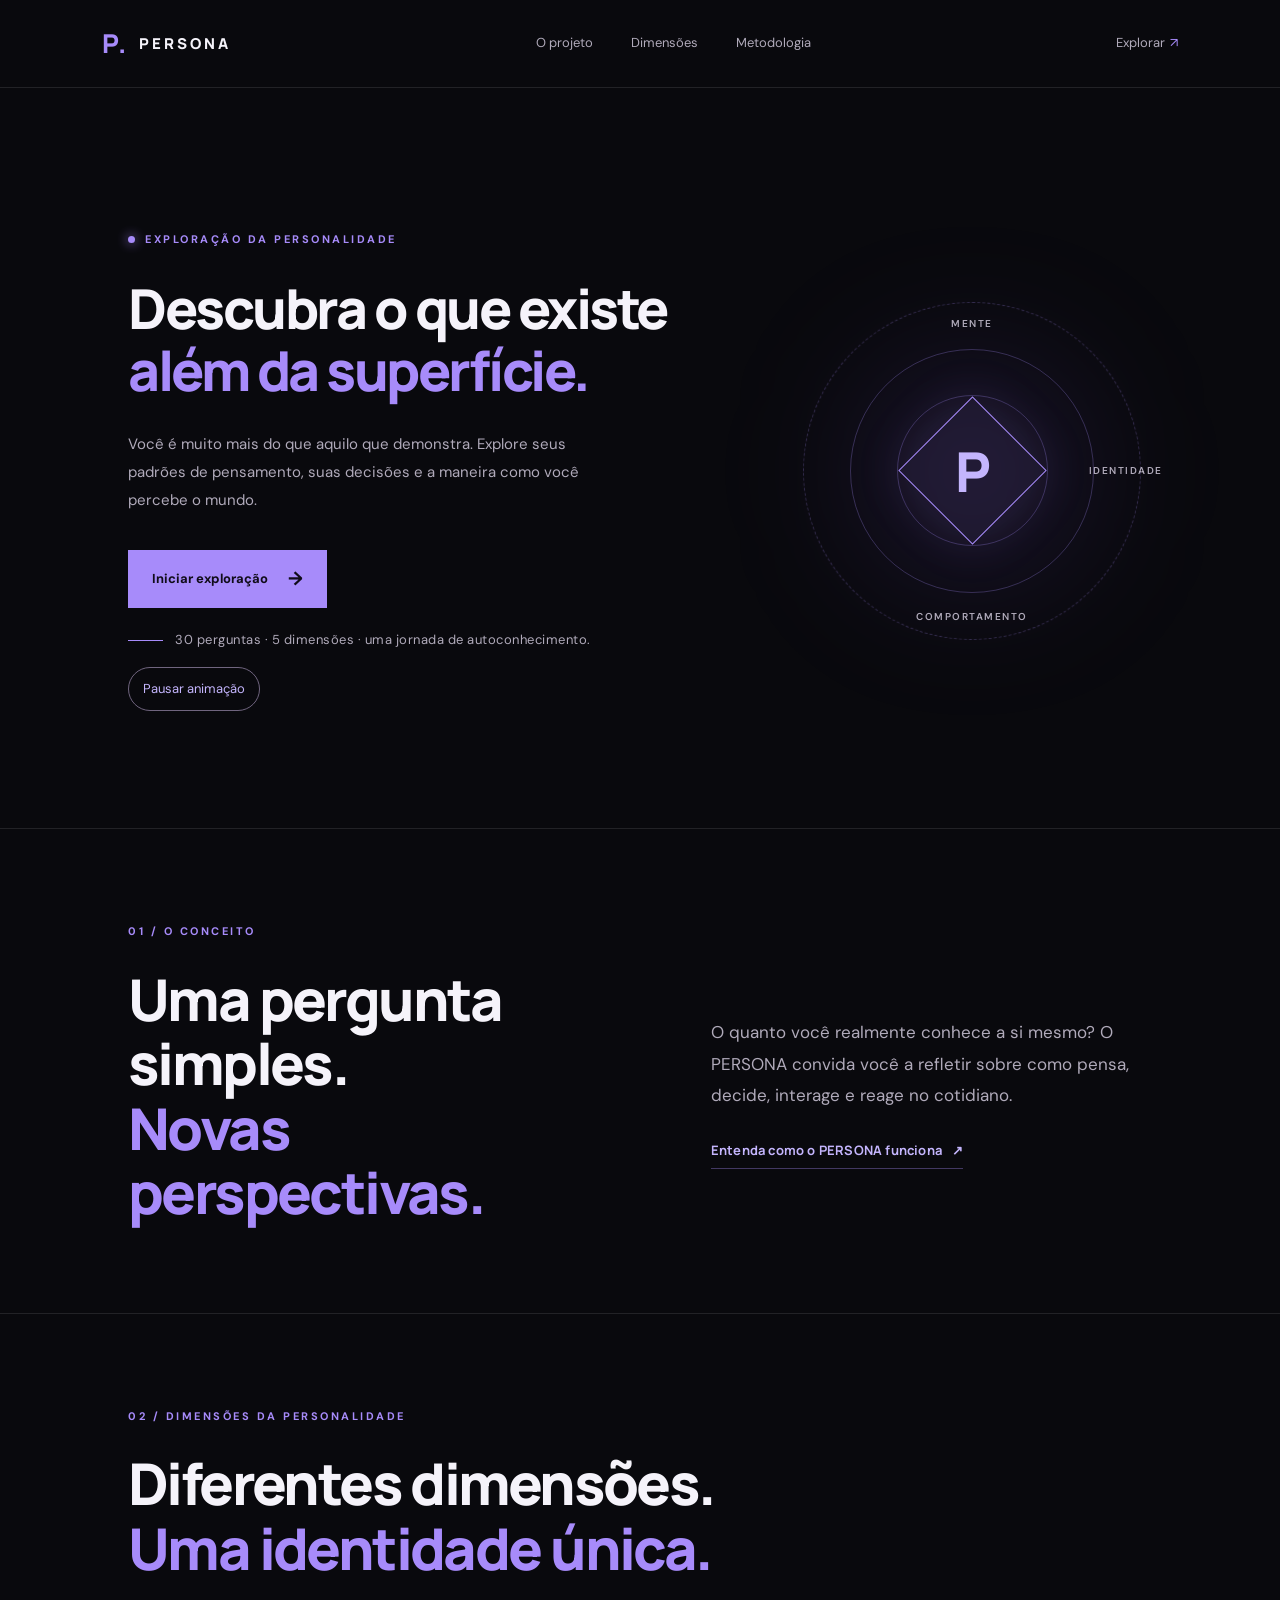
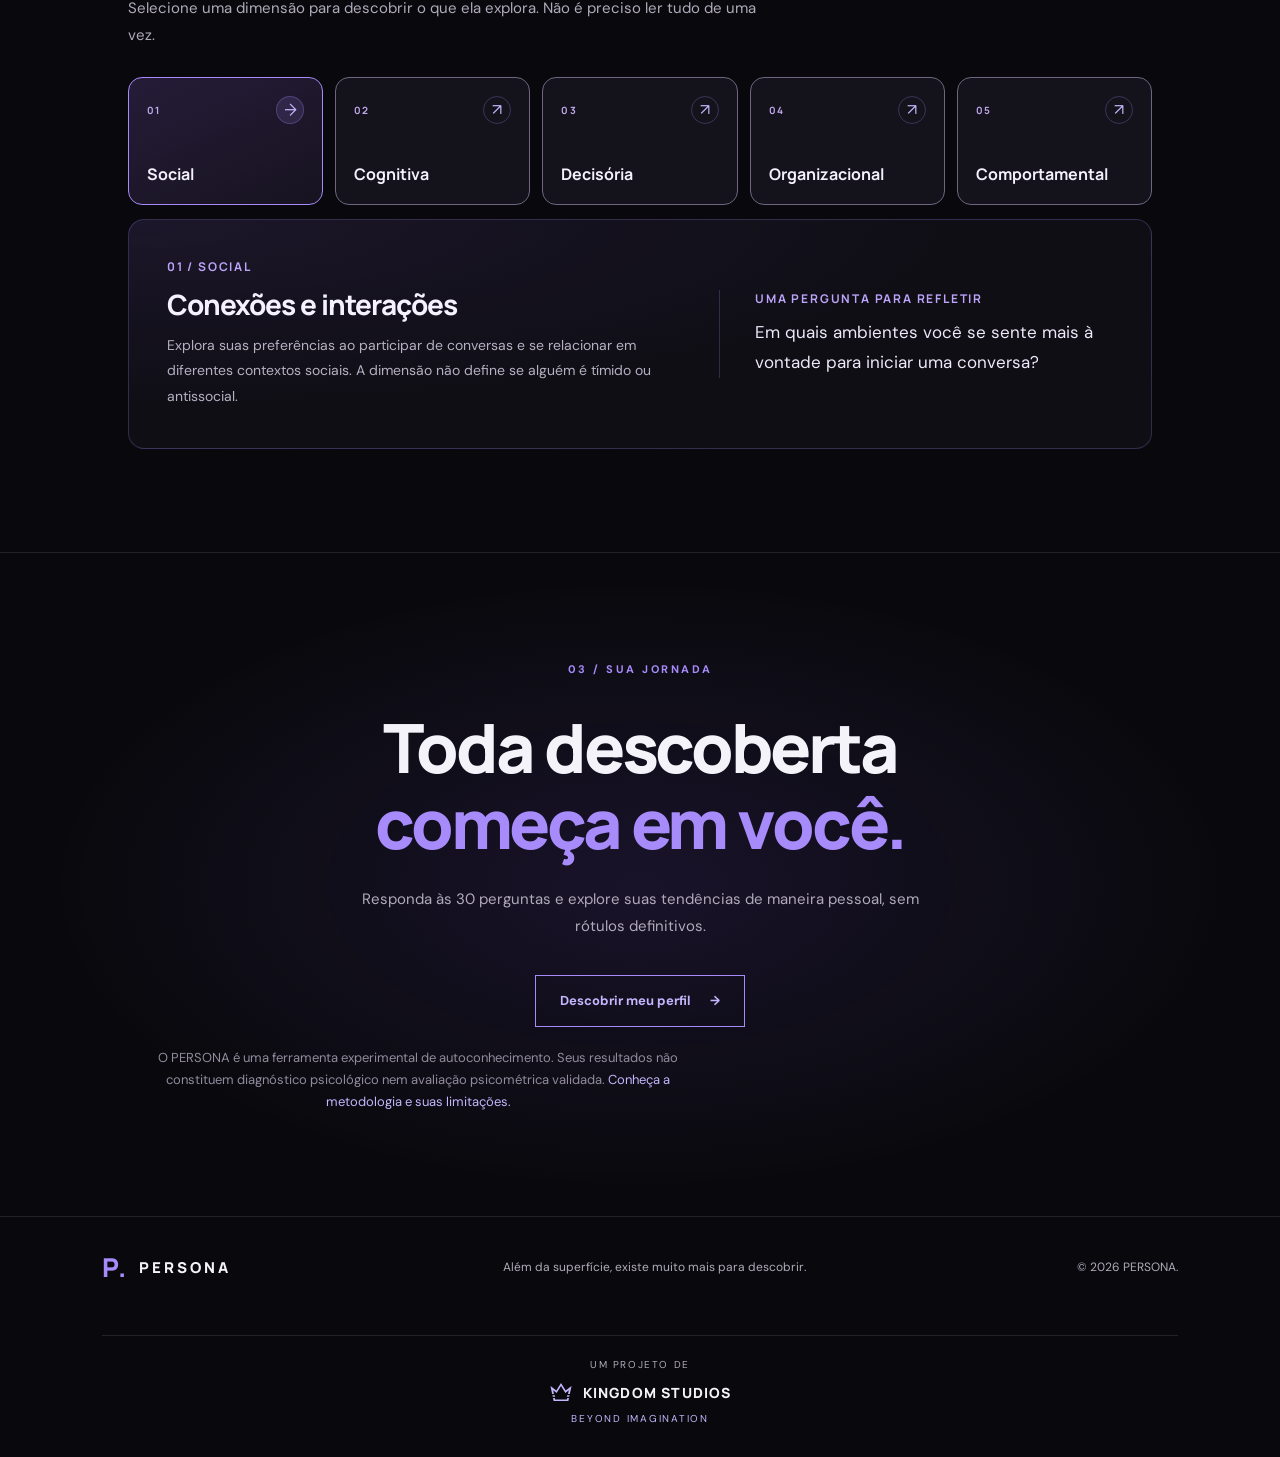
==== commit 1110a969: "fix(copy): standardize public terminology and methodological notices" ====
--- a/index.html
+++ b/index.html
@@ -191,7 +191,7 @@
                 Descobrir meu perfil <span aria-hidden="true">→</span>
             </a>
             <p class="home-smallprint">
-                Ferramenta experimental de autoconhecimento, não validada como avaliação psicológica.
+                O PERSONA é uma ferramenta experimental de autoconhecimento. Seus resultados não constituem diagnóstico psicológico nem avaliação psicométrica validada.
                 <a href="metodologia.html">Conheça a metodologia e suas limitações.</a>
             </p>
         </section>
